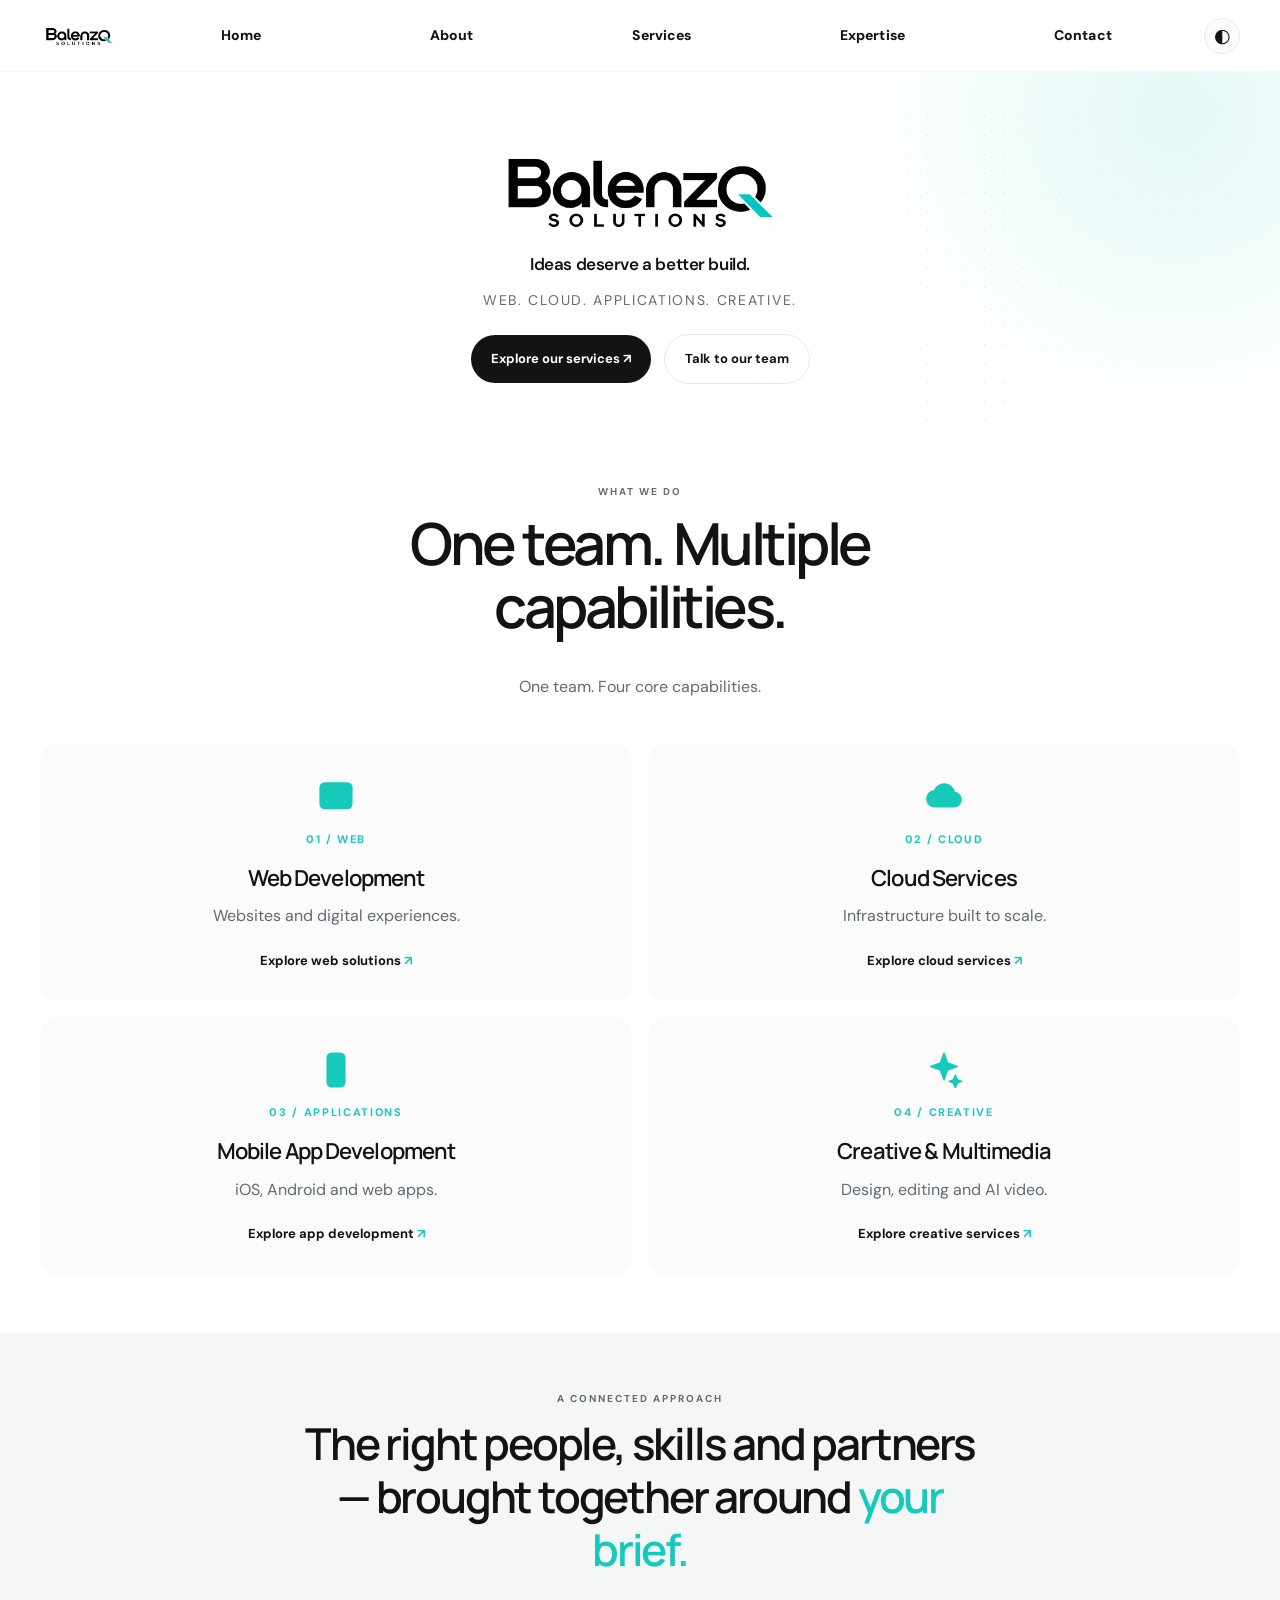
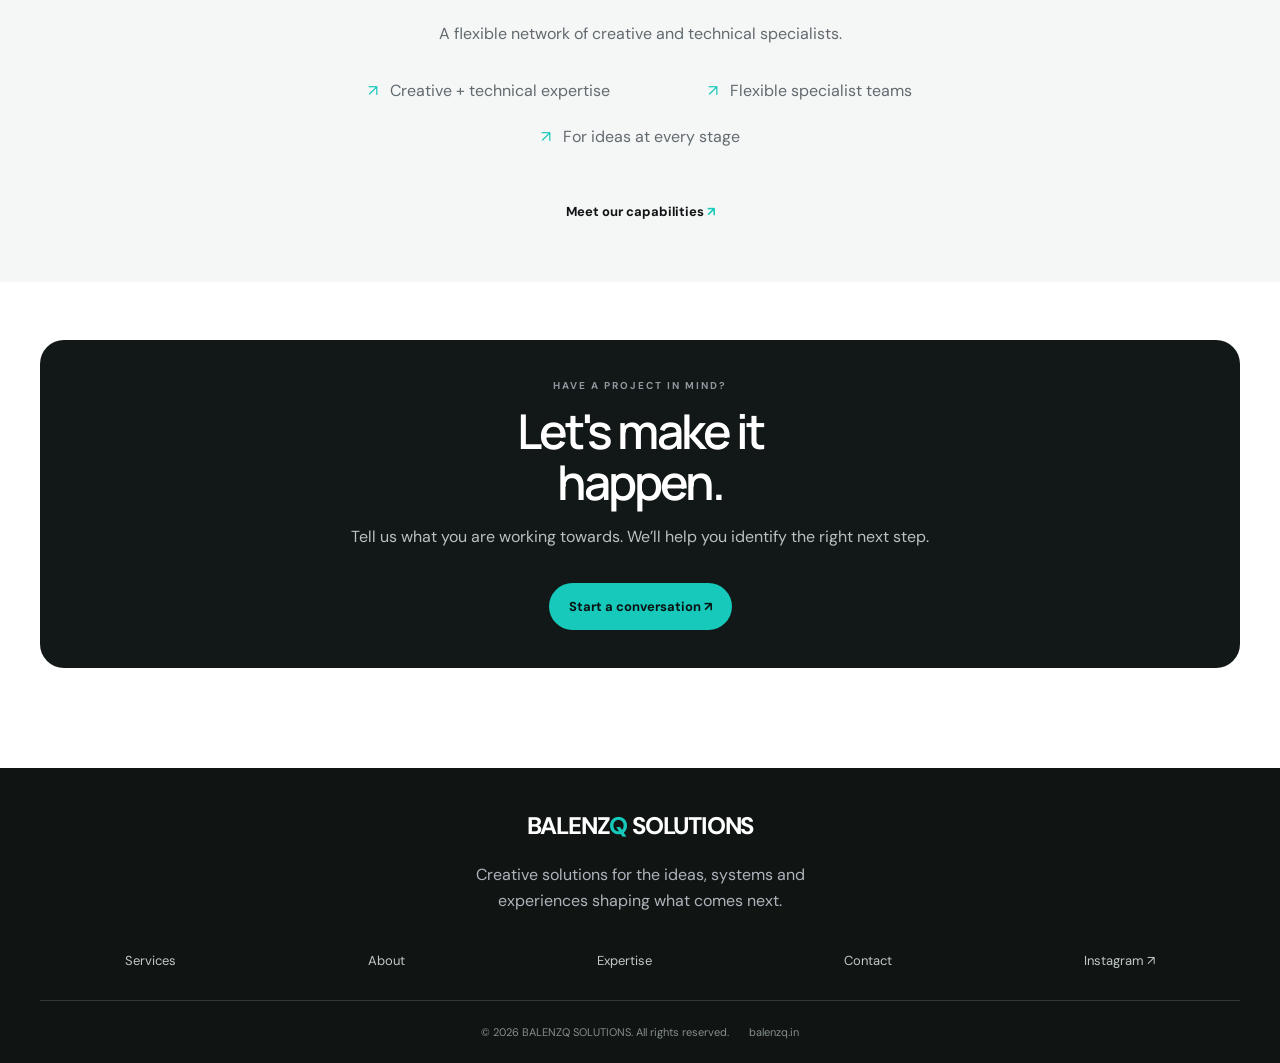
==== index.html @ 7b8a3180 "Initial commit" ====
<!doctype html><html lang="en"><head><meta charset="utf-8"><meta name="viewport" content="width=device-width,initial-scale=1"><meta name="description" content="BALENZQ SOLUTIONS delivers web development, cloud services, domains and hosting, SEO, multimedia design, media post-production and AI video production."><meta name="theme-color" content="#070909"><title>BALENZQ SOLUTIONS</title><link rel="preconnect" href="https://fonts.googleapis.com"><link rel="stylesheet" href="styles.css"></head><body><header class="site-header"><div class="wrap nav"><a class="brand" href="index.html" aria-label="BALENZQ SOLUTIONS home"><img class="brand-logo logo-light" src="assets/logo-light.png" alt="BALENZQ SOLUTIONS"><img class="brand-logo logo-dark" src="assets/logo-dark.png" alt="BALENZQ SOLUTIONS"></a><nav aria-label="Main navigation"><a href="index.html">Home</a><a href="about.html">About</a><a href="services.html">Services</a><a href="expertise.html">Expertise</a><a href="contact.html">Contact</a></nav><div class="nav-actions"><button class="theme-toggle" type="button" aria-label="Toggle color theme" title="Toggle light or dark theme"><span class="theme-icon">◐</span></button></div></div></header>
<main>
<section class="hero"><div class="wrap"><div class="hero-brandmark"><img class="hero-logo logo-light" src="assets/logo-light.png" alt="BALENZQ SOLUTIONS"><img class="hero-logo logo-dark" src="assets/logo-dark.png" alt="BALENZQ SOLUTIONS"></div><p class="brand-tagline">Ideas deserve a better build.</p><p class="lead">Web. Cloud. Applications. Creative.</p><div class="actions"><a class="button" href="services.html">Explore our services ↗</a><a class="button secondary" href="contact.html">Talk to our team</a></div><div class="hero-note"></div></div></section>
<section class="section"><div class="wrap"><div class="section-head reveal"><div><div class="eyebrow">WHAT WE DO</div><h2>One team. Multiple<br>capabilities.</h2></div><p class="section-intro">One team. Four core capabilities.</p></div><div class="grid">
<a class="card reveal" href="services.html#web"><span class="doodle-icon"><svg viewBox="0 0 48 48" aria-hidden="true"><rect x="6" y="8" width="36" height="29" rx="5"/><path d="M6 16h36M13 12h1m5 0h1M13 23h22M13 29h14"/></svg></span><span class="num">01 / WEB</span><h3>Web Development</h3><p>Websites and digital experiences.</p><span class="arrow">Explore web solutions</span></a>
<a class="card reveal" href="services.html#cloud"><span class="doodle-icon"><svg viewBox="0 0 48 48" aria-hidden="true"><path d="M14 35h21a8 8 0 0 0 1-16 12 12 0 0 0-23-2 9 9 0 0 0 1 18Z"/><path d="M24 22v13m-5-5 5 5 5-5"/></svg></span><span class="num">02 / CLOUD</span><h3>Cloud Services</h3><p>Infrastructure built to scale.</p><span class="arrow">Explore cloud services</span></a>
<a class="card reveal" href="services.html#apps"><span class="doodle-icon"><svg viewBox="0 0 48 48" aria-hidden="true"><rect x="14" y="5" width="20" height="38" rx="5"/><path d="M20 11h8m-7 26h6"/></svg></span><span class="num">03 / APPLICATIONS</span><h3>Mobile App Development</h3><p>iOS, Android and web apps.</p><span class="arrow">Explore app development</span></a>
<a class="card reveal" href="services.html#creative"><span class="doodle-icon"><svg viewBox="0 0 48 48" aria-hidden="true"><path d="m24 5 4 11 11 4-11 4-4 11-4-11-11-4 11-4 4-11Z"/><path d="m37 30 2 5 5 2-5 2-2 5-2-5-5-2 5-2 2-5Z"/></svg></span><span class="num">04 / CREATIVE</span><h3>Creative & Multimedia</h3><p>Design, editing and AI video.</p><span class="arrow">Explore creative services</span></a>
</div></div></section>
<section class="section soft"><div class="wrap split"><div class="reveal"><div class="eyebrow">A CONNECTED APPROACH</div><p class="statement">The right people, skills and partners — brought together around <span>your brief.</span></p></div><div class="reveal"><p class="section-intro">A flexible network of creative and technical specialists.</p><ul class="ticks"><li>Creative + technical expertise</li><li>Flexible specialist teams</li><li>For ideas at every stage</li></ul><a class="arrow" href="expertise.html">Meet our capabilities</a></div></div></section>
<section class="section"><div class="wrap"><div class="band reveal"><div><div class="eyebrow" style="color:#8f989f">HAVE A PROJECT IN MIND?</div><h2>Let's make it<br>happen.</h2><p>Tell us what you are working towards. We’ll help you identify the right next step.</p></div><a class="button" href="contact.html">Start a conversation ↗</a></div></div></section>
</main><footer><div class="wrap"><div class="foot-top"><div><div class="foot-brand">BALENZ<span>Q</span> SOLUTIONS</div><p style="color:#aeb4bb;max-width:330px">Creative solutions for the ideas, systems and experiences shaping what comes next.</p></div><div class="foot-links"><a href="services.html">Services</a><a href="about.html">About</a><a href="expertise.html">Expertise</a><a href="contact.html">Contact</a><a href="https://www.instagram.com/" target="_blank" rel="noreferrer">Instagram ↗</a></div></div><div class="copyright"><span>© 2026 BALENZQ SOLUTIONS. All rights reserved.</span><span>balenzq.in</span></div></div></footer><script src="script.js" defer></script></body></html>
---- styles.css ----
@import url('https://fonts.googleapis.com/css2?family=DM+Sans:wght@400;500;600;700&family=Manrope:wght@400;500;600;700;800&display=swap');
:root{color-scheme:light dark;--ink:#111315;--muted:#626a70;--line:#e7e9e9;--accent:#16c9bb;--paper:#fff;--soft:#f5f7f6;--panel:#fafbfa;--max:1200px;--shadow:0 20px 60px rgba(15,25,25,.07)}
@media(prefers-color-scheme:dark){:root{--ink:#f4f6f5;--muted:#aeb7b6;--line:#303938;--paper:#070909;--soft:#0d1312;--panel:#151d1b;--shadow:0 20px 60px rgba(0,0,0,.22)}}
:root[data-theme="light"]{color-scheme:light;--ink:#111315;--muted:#626a70;--line:#e7e9e9;--paper:#fff;--soft:#f5f7f6;--panel:#fafbfa;--shadow:0 20px 60px rgba(15,25,25,.07)}
:root[data-theme="dark"]{color-scheme:dark;--ink:#f4f6f5;--muted:#aeb7b6;--line:#303938;--paper:#070909;--soft:#0d1312;--panel:#151d1b;--shadow:0 20px 60px rgba(0,0,0,.22)}
*{box-sizing:border-box}html{scroll-behavior:smooth}body{margin:0;background:var(--paper);color:var(--ink);font-family:'DM Sans',Arial,sans-serif;line-height:1.65;-webkit-font-smoothing:antialiased;transition:background .25s,color .25s}h1,h2,h3,.statement{font-family:'Manrope','DM Sans',sans-serif;font-weight:600}a{color:inherit;text-decoration:none}.wrap{width:min(var(--max),calc(100% - 56px));margin:auto}
.site-header{height:86px;display:flex;align-items:center;position:sticky;top:0;background:color-mix(in srgb,var(--paper) 88%,transparent);backdrop-filter:blur(18px);z-index:20;border-bottom:1px solid color-mix(in srgb,var(--line) 45%,transparent)}.nav{display:flex;align-items:center;justify-content:space-between;gap:28px}.brand{display:flex;align-items:center;flex:0 0 175px}.brand-logo{display:block;width:164px;height:56px;object-fit:contain}.nav nav{display:flex;gap:clamp(15px,2.4vw,32px);align-items:center;white-space:nowrap;font-size:13px;font-weight:600;color:var(--muted)}nav a{transition:color .2s}nav a:hover,nav a.active{color:var(--accent)}.nav-actions{display:flex;align-items:center;gap:13px}.theme-toggle{width:38px;height:38px;border:1px solid var(--line);border-radius:50%;background:var(--panel);color:var(--ink);font-size:19px;cursor:pointer}.nav-cta,.button{display:inline-flex;align-items:center;justify-content:center;gap:8px;background:var(--ink);color:var(--paper);padding:13px 20px;border-radius:999px;font-size:13px;font-weight:700;transition:.2s}.nav-cta:hover,.button:hover{background:var(--accent);color:#071312;transform:translateY(-2px)}
.hero{padding:105px 0 88px;position:relative;overflow:hidden;isolation:isolate}.hero:before{content:"";position:absolute;width:650px;height:650px;border-radius:50%;right:-220px;top:-285px;background:radial-gradient(circle,rgba(22,201,187,.12),rgba(22,201,187,0) 68%);z-index:-1;pointer-events:none}.hero:after{content:"";position:absolute;inset:10% 0 0 48%;z-index:-1;opacity:.23;background-image:radial-gradient(var(--muted) .65px,transparent .65px);background-size:19px 19px;mask-image:linear-gradient(90deg,transparent,black 55%,transparent)}.eyebrow{font-size:10px;letter-spacing:.2em;text-transform:uppercase;color:var(--muted);font-weight:700}.hero-brandmark{margin:28px 0 22px;max-width:min(620px,100%)}.hero-brandmark img{width:100%;height:auto;max-height:190px;object-fit:contain;object-position:left center}.hero h1{font-size:clamp(43px,6.5vw,78px);line-height:1.02;letter-spacing:-.065em;max-width:790px;margin:18px 0 20px}.hero h1 em{font-style:normal;color:var(--accent)}.lead{font-size:clamp(16px,1.7vw,19px);line-height:1.75;color:var(--muted);max-width:630px}.actions{display:flex;gap:13px;align-items:center;margin-top:30px;flex-wrap:wrap}.button.secondary{background:transparent;color:var(--ink);border:1px solid var(--line)}.button.secondary:hover{border-color:var(--accent);background:var(--soft)}.hero-note{margin-top:68px;padding-top:20px;border:0;display:flex;justify-content:space-between;gap:20px;color:var(--muted);font-size:11px;letter-spacing:.1em}
.section{padding:88px 0}.section.soft{background:var(--soft)}.section-head{display:flex;justify-content:space-between;align-items:end;gap:32px;margin-bottom:40px}.section h2,.page-hero h1{font-size:clamp(34px,4.8vw,58px);letter-spacing:-.06em;line-height:1.08;margin:12px 0}.section-intro{max-width:455px;color:var(--muted);font-size:16px}.grid{display:grid;grid-template-columns:repeat(2,1fr);gap:14px}.card{border:0;border-radius:18px;padding:30px;min-height:220px;background:var(--panel);transition:transform .25s,box-shadow .25s}.card:hover{transform:translateY(-4px);box-shadow:var(--shadow)}.num{color:var(--accent);font-size:11px;font-weight:700;letter-spacing:.15em}.card h3{font-size:22px;letter-spacing:-.04em;margin:22px 0 8px}.card p,.service-item p{color:var(--muted);margin:0}.arrow{display:inline-block;margin-top:20px;font-size:13px;font-weight:700}.arrow:after{content:" ↗";color:var(--accent)}.split{display:grid;grid-template-columns:1fr 1fr;gap:70px;align-items:center}.statement{font-size:clamp(27px,3.8vw,44px);line-height:1.2;letter-spacing:-.05em}.statement span{color:var(--accent)}.ticks{list-style:none;padding:0;margin:24px 0}.ticks li{padding:12px 0;border-bottom:1px solid var(--line);color:var(--muted)}.ticks li:before{content:"↗";color:var(--accent);margin-right:12px}.band{background:#111817;color:#fff;border-radius:24px;padding:54px;display:flex;justify-content:space-between;align-items:center;gap:30px}.band h2{font-size:clamp(30px,4vw,48px);margin:10px 0;letter-spacing:-.06em}.band p{color:#b8c2c0;max-width:530px}.band .button{background:var(--accent);color:#071312}.page-hero{padding:86px 0 54px}.page-hero h1{max-width:850px}.page-hero p{max-width:680px;color:var(--muted);font-size:18px}.service-list{display:grid;grid-template-columns:1fr 1fr;gap:0 48px}.service-item{padding:28px 0;border-top:1px solid var(--line)}.service-item h3{font-size:22px;letter-spacing:-.04em;margin:0 0 8px}.pill{display:inline-block;border:1px solid var(--line);border-radius:30px;padding:7px 12px;font-size:11px;color:var(--muted);margin:6px 5px 0 0}form{display:grid;gap:14px;max-width:680px}input,textarea,select{width:100%;padding:15px 16px;border:1px solid var(--line);border-radius:10px;font:inherit;background:var(--panel);color:var(--ink)}textarea{min-height:140px;resize:vertical}label{font-size:12px;color:var(--muted)}footer{padding:54px 0 28px;background:#101514;color:white;margin-top:90px}.foot-top{display:flex;justify-content:space-between;gap:30px;padding-bottom:42px;border-bottom:1px solid #303938}.foot-brand{font-size:24px;font-weight:750;letter-spacing:-.05em}.foot-brand span{color:var(--accent)}.foot-links{display:flex;gap:22px;flex-wrap:wrap;color:#c0c9c7;font-size:13px}.copyright{display:flex;justify-content:space-between;gap:20px;color:#858f8d;font-size:11px;padding-top:22px}.reveal{opacity:0;transform:translateY(18px);transition:opacity .65s ease,transform .65s ease}.reveal.visible{opacity:1;transform:none}
@media(max-width:900px){.wrap{width:min(var(--max),calc(100% - 36px))}.site-header{height:auto;min-height:76px;padding:10px 0}.nav{gap:12px;flex-wrap:wrap}.brand{flex:0 0 125px}.brand-logo{width:122px;height:46px}.nav nav{order:3;flex:1 0 100%;justify-content:center;gap:clamp(14px,4vw,28px);padding:8px 0 3px;font-size:12px}.nav-actions{margin-left:auto}.nav-cta{padding:10px 14px}.hero{padding:72px 0 60px}.hero-brandmark{max-width:500px}.hero-brandmark img{max-height:145px}}
@media(max-width:600px){.wrap{width:calc(100% - 32px)}.site-header{padding:8px 0}.nav{gap:8px}.brand{flex-basis:112px}.brand-logo{width:108px;height:40px}.nav nav{justify-content:flex-start;overflow-x:auto;scrollbar-width:none;white-space:nowrap;padding:11px 0 7px}.nav nav::-webkit-scrollbar{display:none}.nav-actions{gap:8px}.theme-toggle{width:34px;height:34px}.nav-cta{font-size:11px;padding:9px 11px}.hero{padding:62px 0 52px}.hero-brandmark{margin:24px 0 18px}.hero-brandmark img{max-height:105px}.hero h1{font-size:clamp(40px,12vw,58px)}.hero-note{margin-top:45px;flex-direction:column;gap:8px}.section{padding:65px 0}.section-head,.split,.band,.foot-top,.copyright{display:block}.section-head{margin-bottom:26px}.grid,.service-list{grid-template-columns:1fr}.card{min-height:unset;padding:25px}.split{gap:26px}.band{padding:32px 24px}.band .button{margin-top:18px}.foot-links{margin-top:24px}.copyright span{display:block;margin-top:8px}}
@media(prefers-reduced-motion:reduce){html{scroll-behavior:auto}.reveal{opacity:1;transform:none;transition:none}*{transition:none!important}}

/* V6 logo treatment: use the supplied clean wordmark, centered in the header and hero. */
.site-header{height:auto;min-height:108px;padding:12px 0}
.nav{display:grid;grid-template-columns:1fr auto 1fr;grid-template-areas:"brand . actions" "menu menu menu";gap:8px 18px}
.brand{grid-area:brand;grid-column:1 / 4;grid-row:1;justify-self:center;align-self:center;display:flex;align-items:center;justify-content:center;width:max-content;max-width:100%;flex:none}
.brand-logo{width:220px;height:66px;object-fit:contain;display:block}
.nav nav{grid-area:menu;grid-row:2;grid-column:1 / 4;justify-self:center;display:flex;justify-content:center;align-items:center;gap:clamp(18px,2.8vw,34px)}
.nav-actions{grid-area:actions;grid-row:1;grid-column:3;justify-self:end;align-self:center;z-index:2}
.logo-dark{display:none!important}
@media(prefers-color-scheme:dark){.logo-light{display:none!important}.logo-dark{display:block!important}}
:root[data-theme="light"] .logo-light{display:block!important}
:root[data-theme="light"] .logo-dark{display:none!important}
:root[data-theme="dark"] .logo-light{display:none!important}
:root[data-theme="dark"] .logo-dark{display:block!important}
.hero-brandmark{width:100%;max-width:100%;margin:32px 0 28px;display:flex;justify-content:center;align-items:center}
.hero-brandmark .hero-logo{width:min(520px,82%);height:auto;max-height:150px;object-fit:contain;object-position:center}
@media(max-width:900px){
 .site-header{min-height:100px}
 .brand{grid-column:1 / 4}
 .brand-logo{width:205px;height:60px}
 .nav nav{grid-column:1 / 4;justify-self:center;justify-content:center}
 .nav-actions{grid-column:3;grid-row:1}
}
@media(max-width:600px){
 .site-header{min-height:112px;padding:8px 0 5px}
 .nav{grid-template-columns:1fr auto 1fr;gap:7px 8px}
 .brand-logo{width:176px;height:54px}
 .nav-actions{grid-column:3;grid-row:1;gap:6px}
 .theme-toggle{width:32px;height:32px}
 .nav-cta{font-size:10px;padding:8px 10px}
 .nav nav{grid-column:1 / 4;grid-row:2;justify-self:stretch;justify-content:center;gap:clamp(12px,4vw,22px);font-size:12px}
 .hero-brandmark{margin:24px 0 22px}
 .hero-brandmark .hero-logo{width:min(390px,90%);max-height:112px}
}

/* Keep the centered wordmark clear of the utility buttons on narrow screens. */
.nav{grid-template-areas:"brand brand brand" "menu menu menu";grid-template-columns:1fr 1fr 1fr}
.brand{grid-area:brand;grid-column:1 / 4;grid-row:1}
.nav nav{grid-area:menu;grid-column:1 / 4;grid-row:2}
.nav-actions{grid-area:auto;grid-column:3;grid-row:1;justify-self:end}
@media(max-width:600px){
 .nav{grid-template-areas:"brand brand brand" "actions actions actions" "menu menu menu";grid-template-columns:1fr 1fr 1fr}
 .brand{grid-area:brand;grid-column:1 / 4;grid-row:1}
 .nav-actions{grid-area:actions;grid-column:1 / 4;grid-row:2;justify-self:center}
 .nav nav{grid-area:menu;grid-column:1 / 4;grid-row:3;justify-self:stretch}
 .site-header{min-height:142px}
}

/* V7 refinement: compact right-aligned header logo and justified content copy. */
.nav{
  display:grid;
  grid-template-columns:minmax(0,1fr) auto auto;
  grid-template-areas:"menu actions brand";
  align-items:center;
  gap:14px 22px;
}
.brand{
  grid-area:brand;
  grid-column:auto;
  grid-row:auto;
  justify-self:end;
  width:auto;
  max-width:100%;
  flex:none;
  margin-left:0;
}
.brand-logo{width:104px;height:42px;object-fit:contain}
.nav nav{
  grid-area:menu;
  grid-column:auto;
  grid-row:auto;
  justify-self:start;
  justify-content:flex-start;
  min-width:0;
}
.nav-actions{grid-area:actions;grid-column:auto;grid-row:auto;justify-self:center}
/* Align explanatory copy consistently across every page and content section. */
main p,
main li,
footer p{
  text-align:justify;
  text-justify:inter-word;
}
.section-intro,
.lead,
.page-hero p,
.card p,
.service-item p,
.band p,
.ticks li{
  text-align:justify;
}
/* Keep navigation, controls and short labels visually crisp. */
.site-header nav,
.site-header nav a,
.nav-actions,
.nav-cta,
.button,
.eyebrow,
.num,
.pill,
.foot-links,
.copyright,
label{
  text-align:initial;
}
@media(max-width:900px){
  .nav{
    grid-template-columns:minmax(0,1fr) auto auto;
    grid-template-areas:"menu actions brand";
    gap:10px 12px;
  }
  .brand{grid-column:auto;grid-row:auto;justify-self:end}
  .brand-logo{width:92px;height:38px}
  .nav nav{grid-column:auto;grid-row:auto;justify-self:start;justify-content:flex-start;flex:initial;white-space:nowrap;overflow-x:auto}
  .nav-actions{grid-column:auto;grid-row:auto;justify-self:center;margin-left:0}
}
@media(max-width:600px){
  .site-header{min-height:0;padding:9px 0}
  .nav{
    display:grid;
    grid-template-columns:minmax(0,1fr) auto;
    grid-template-areas:"actions brand" "menu menu";
    gap:8px 12px;
  }
  .brand{grid-area:brand;grid-column:2;grid-row:1;justify-self:end}
  .brand-logo{width:82px;height:34px}
  .nav-actions{grid-area:actions;grid-column:1;grid-row:1;justify-self:start}
  .nav nav{grid-area:menu;grid-column:1 / -1;grid-row:2;justify-self:stretch;justify-content:flex-start;overflow-x:auto;white-space:nowrap;padding:8px 0 3px}
  .hero-brandmark .hero-logo{width:min(390px,90%);max-height:112px}
}

/* V8: centered editorial composition and compact logo tagline. */
body, main, main section, footer { text-align: center; }
.site-header .nav { justify-items: center; }
.site-header nav { justify-self: center; justify-content: center; text-align: center; }
.brand { justify-self: end; }
.brand-logo { width: 76px; height: 32px; }
.hero .wrap { display: flex; flex-direction: column; align-items: center; }
.hero .eyebrow { text-align: center; }
.hero-brandmark { justify-content: center; margin: 24px auto 8px; }
.hero-brandmark .hero-logo { width: min(430px, 78%); max-height: 126px; object-position: center; }
.hero h1 { width: 100%; max-width: 760px; margin: 8px auto 18px; text-align: center; font-size: clamp(20px, 2.6vw, 27px); line-height: 1.35; letter-spacing: -.025em; font-weight: 600; }
.hero .lead { max-width: 720px; margin: 0 auto; text-align: center; }
.hero .actions { justify-content: center; }
.hero-note { width: 100%; justify-content: center; flex-wrap: wrap; text-align: center; }
.section-head { flex-direction: column; align-items: center; justify-content: center; text-align: center; }
.section-head > div { width: 100%; }
.section-intro, .page-hero p, .card p, .service-item p, .band p, .ticks li, main p, main li { text-align: center; margin-left: auto; margin-right: auto; }
.section h2, .page-hero h1, .statement, .card h3, .service-item h3 { text-align: center; margin-left: auto; margin-right: auto; }
.grid, .service-list { justify-items: stretch; }
.card, .service-item { text-align: center; }
.num, .arrow, .pill { text-align: center; }
.split { justify-items: center; text-align: center; }
.split > * { width: 100%; }
.ticks { max-width: 620px; margin-left: auto; margin-right: auto; }
.ticks li { padding-left: 8px; padding-right: 8px; }
.band { flex-direction: column; justify-content: center; align-items: center; text-align: center; }
.band > div { width: 100%; }
.page-hero { display: flex; flex-direction: column; align-items: center; }
.page-hero h1, .page-hero p { margin-left: auto; margin-right: auto; }
form { margin-left: auto; margin-right: auto; text-align: center; }
form label { text-align: center; }
input, textarea, select { text-align: center; }
footer .foot-top, footer .copyright { justify-content: center; align-items: center; text-align: center; }
footer .foot-top { flex-direction: column; }
footer .foot-top > div { width: 100%; }
footer .foot-links { justify-content: center; }
footer p { margin-left: auto; margin-right: auto; text-align: center; }
@media(max-width:900px){
 .brand-logo { width: 72px; height: 30px; }
 .nav nav { justify-content: center; }
 .hero-brandmark .hero-logo { width: min(390px, 86%); max-height: 112px; }
}
@media(max-width:600px){
 .brand-logo { width: 68px; height: 28px; }
 .nav nav { justify-content: center; }
 .hero h1 { font-size: 19px; line-height: 1.35; }
 .hero-brandmark .hero-logo { width: min(340px, 88%); max-height: 100px; }
 .hero-note { align-items: center; }
 .section-head { align-items: center; }
 .foot-links { justify-content: center; }
 .copyright { text-align: center; }
}


/* V9 — centered, minimal, brand-led presentation */
body, main, main section, footer { text-align:center; }
main p, main li, .section-intro, .page-hero p, .card p, .service-item p, .band p, .ticks li { text-align:center !important; margin-left:auto; margin-right:auto; }
.section-head, .section-head > div, .split, .page-hero, .page-hero .wrap, .band { text-align:center; justify-content:center; align-items:center; }
.section-head { display:flex; flex-direction:column; gap:8px; }
.section-head > div { width:100%; }
.section-intro, .page-hero p, .lead { max-width:620px; }
.hero .wrap { display:flex; flex-direction:column; align-items:center; }
.hero-brandmark { justify-content:center; margin:20px auto 8px; }
.hero-brandmark .hero-logo { width:min(350px,72%); max-height:105px; object-position:center; }
.brand-tagline { margin:7px 0 14px; font-size:clamp(15px,2vw,20px); line-height:1.35; font-weight:600; letter-spacing:-.025em; color:var(--ink); text-align:center; }
.hero .lead { margin:0 auto; font-size:14px; letter-spacing:.12em; text-transform:uppercase; }
.hero h1 { display:none; }
.hero .actions { justify-content:center; }
.hero-note { justify-content:center; text-align:center; margin-top:48px; }
.brand { justify-self:end; }
.brand-logo { width:72px; height:30px; }
.nav nav { justify-content:center; text-align:center; }
.nav-actions { justify-self:start; }
.grid { gap:16px; }
.card { min-height:190px; padding:25px 24px; text-align:center; }
.card h3 { margin:12px auto 7px; text-align:center; }
.doodle-icon { display:flex; width:48px; height:48px; align-items:center; justify-content:center; margin:0 auto 13px; color:var(--accent); }
.doodle-icon svg { width:42px; height:42px; fill:none; stroke:currentColor; stroke-width:1.7; stroke-linecap:round; stroke-linejoin:round; }
.service-list { justify-items:stretch; }
.service-item { text-align:center; padding:26px 18px; }
.service-item h3 { text-align:center; margin:8px auto; }
.service-item .pill { margin:5px 4px 0; }
.split { grid-template-columns:1fr; gap:24px; }
.split > div { max-width:720px; margin:0 auto; }
.statement { text-align:center; max-width:700px; margin:10px auto; }
.ticks { display:flex; flex-wrap:wrap; justify-content:center; gap:8px 22px; }
.ticks li { border:0; padding:6px 0; }
.band { display:flex; flex-direction:column; padding:42px 28px; }
.band h2 { text-align:center; }
form { margin:0 auto; text-align:center; }
form label { text-align:center; }
input, textarea, select { text-align:center; }
footer .foot-top, footer .copyright { justify-content:center; align-items:center; text-align:center; }
footer .foot-top > div { margin:0 auto; }
footer .foot-links { justify-content:center; }
footer p { margin-left:auto; margin-right:auto; text-align:center; }
@media(max-width:600px){
 .brand-logo{width:66px;height:28px}
 .hero{padding:52px 0 46px}
 .hero-brandmark .hero-logo{width:min(300px,78%);max-height:88px}
 .brand-tagline{font-size:16px;margin:5px 0 12px}
 .hero .lead{font-size:11px;letter-spacing:.1em}
 .section{padding:54px 0}
 .grid{grid-template-columns:1fr 1fr;gap:10px}
 .card{padding:20px 12px;min-height:165px}
 .card h3{font-size:17px}
 .card p{font-size:13px;line-height:1.5}
 .doodle-icon{width:40px;height:40px;margin-bottom:8px}
 .doodle-icon svg{width:36px;height:36px}
 .service-list{grid-template-columns:1fr}
 .service-item{padding:22px 10px}
 .band{padding:30px 20px}
}

/* V10 — compact single-line navigation and consistent centered sections */
.site-header{height:72px;min-height:72px;padding:0;}
.nav{display:flex;flex-wrap:nowrap;align-items:center;justify-content:space-between;gap:18px;}
.brand{order:0;flex:0 0 auto;justify-self:auto;width:auto;max-width:none;display:flex;align-items:center;justify-content:flex-start;}
.brand-logo{width:78px;height:38px;object-fit:contain;}
.nav nav{order:1;display:flex;flex:1 1 auto;justify-content:center;align-items:center;gap:clamp(12px,2.2vw,30px);white-space:nowrap;padding:0;margin:0;font-size:13px;}
.nav-actions{order:2;display:flex;flex:0 0 auto;align-items:center;justify-self:auto;margin:0;}
.theme-toggle{width:36px;height:36px;}
.nav-cta{display:none!important;}
/* All section labels, headings and supporting copy share a centered composition. */
main, main section, main section .wrap, footer{text-align:center;}
.section-head{display:flex;flex-direction:column;align-items:center;justify-content:center;text-align:center;margin-bottom:28px;gap:8px;}
.section-head>div{width:100%;}
.section h2,.page-hero h1,.section-intro,.page-hero p,.statement,.card h3,.card p,.service-item h3,.service-item p,.band h2,.band p,.hero h1,.hero .lead{margin-left:auto;margin-right:auto;text-align:center;}
.section-intro,.page-hero p,.lead,.band p{max-width:650px;}
.split{grid-template-columns:1fr;justify-items:center;gap:20px;text-align:center;}
.split>div{width:100%;max-width:760px;margin:0 auto;text-align:center;}
.ticks{display:flex;justify-content:center;align-items:center;flex-wrap:wrap;gap:8px 22px;}
.ticks li{text-align:center;border:0;padding:6px 0;}
.page-hero{display:flex;flex-direction:column;align-items:center;text-align:center;padding:58px 0 34px;}
.page-hero .wrap{display:flex;flex-direction:column;align-items:center;}
.service-list{grid-template-columns:repeat(2,minmax(0,1fr));gap:14px 24px;}
.service-item{text-align:center;padding:22px 18px;border:1px solid var(--line);border-radius:16px;background:var(--panel);}
.service-item h3,.service-item p{ text-align:center; }
form{margin:0 auto;text-align:center;}
form label{text-align:center;}
input,textarea,select{text-align:center;}
.band{display:flex;flex-direction:column;align-items:center;justify-content:center;text-align:center;padding:38px 28px;gap:16px;}
.band>div{width:100%;}
.foot-top,.copyright{justify-content:center;align-items:center;text-align:center;}
.foot-top{flex-direction:column;gap:20px;padding-bottom:28px;}
.foot-top>div{width:100%;}
.foot-links{justify-content:center;}
footer p{margin-left:auto;margin-right:auto;text-align:center;}
/* Compact vertical rhythm: retain breathing room without oversized blank bands. */
.hero{padding:54px 0 42px;}
.hero-brandmark{margin:12px auto 5px;}
.brand-tagline{margin:5px auto 12px;font-size:clamp(13px,1.6vw,17px);}
.hero .actions{justify-content:center;margin-top:22px;}
.hero-note{display:none;}
.section{padding:58px 0;}
.section.soft{padding:58px 0;}
footer{margin-top:42px;padding:38px 0 22px;}
.grid{gap:12px;}
.card{min-height:170px;padding:22px 18px;}
.doodle-icon{width:46px;height:46px;margin:0 auto 10px;color:var(--accent);}
.doodle-icon svg{fill:var(--accent);stroke:var(--accent);stroke-width:1.6;}
.doodle-icon svg rect,.doodle-icon svg path,.doodle-icon svg circle,.doodle-icon svg line{vector-effect:non-scaling-stroke;}
@media(max-width:900px){
 .site-header{height:66px;min-height:66px;padding:0;}
 .nav{flex-wrap:nowrap;gap:10px;}
 .brand{flex:0 0 auto;}
 .brand-logo{width:66px;height:32px;}
 .nav nav{order:1;flex:1 1 auto;justify-content:center;gap:clamp(9px,1.8vw,16px);font-size:11px;overflow:visible;}
 .nav-actions{margin:0;}
 .theme-toggle{width:32px;height:32px;}
}
@media(max-width:600px){
 .site-header{height:62px;min-height:62px;padding:0;}
 .wrap{width:calc(100% - 24px);}
 .nav{gap:7px;}
 .brand-logo{width:52px;height:28px;}
 .nav nav{flex:1 1 auto;justify-content:flex-start;gap:12px;overflow-x:auto;scrollbar-width:none;white-space:nowrap;font-size:10px;padding:8px 0;}
 .nav nav::-webkit-scrollbar{display:none;}
 .nav-actions{flex:0 0 auto;}
 .theme-toggle{width:29px;height:29px;font-size:15px;}
 .hero{padding:40px 0 34px;}
 .hero-brandmark .hero-logo{width:min(260px,76%);max-height:78px;}
 .brand-tagline{font-size:14px;margin:4px auto 10px;}
 .hero .lead{font-size:10px;letter-spacing:.08em;}
 .hero .actions{gap:9px;margin-top:18px;}
 .button{padding:11px 15px;font-size:12px;}
 .section,.section.soft{padding:42px 0;}
 .section h2,.page-hero h1{font-size:clamp(29px,8vw,40px);}
 .grid{grid-template-columns:1fr 1fr;gap:9px;}
 .card{min-height:150px;padding:17px 10px;border-radius:14px;}
 .card h3{font-size:15px;margin:8px auto 5px;}
 .card p{font-size:12px;line-height:1.45;}
 .card .arrow{font-size:11px;margin-top:12px;}
 .doodle-icon{width:36px;height:36px;}
 .doodle-icon svg{width:34px;height:34px;}
 .service-list{grid-template-columns:1fr;gap:10px;}
 .service-item{padding:18px 12px;}
 .band{padding:28px 17px;}
 footer{margin-top:28px;padding:30px 0 18px;}
}

/* V11 — enforce true page-centred alignment across every page */
main, main *, footer, footer * { text-align:center !important; }
main .wrap, main .section-head, main .section-head > *, main .page-hero, main .page-hero > *,
main .page-hero .wrap, main .split, main .split > *, main .band, main .band > *,
main .service-list, main .service-item, main .grid, main .card,
footer .wrap, footer .foot-top, footer .foot-top > *, footer .foot-links, footer .copyright {
  margin-left:auto;
  margin-right:auto;
  justify-content:center;
  align-items:center;
}
main .eyebrow, main .num, main .section-intro, main p, main li,
main h1, main h2, main h3, main .statement, footer p, footer a {
  text-align:center !important;
  margin-left:auto;
  margin-right:auto;
}
main .eyebrow { display:block; width:100%; }
main .ticks, main .actions { justify-content:center !important; }
main .service-item, main .card { display:flex; flex-direction:column; }
main .pill { display:inline-flex; align-self:center; }
main form { width:min(100%, 620px); margin-left:auto !important; margin-right:auto !important; }
main form label { display:block; width:100%; text-align:center !important; }


/* V12 — high-contrast, evenly spaced, single-line navigation */
.site-header{height:72px;min-height:72px;padding:0;}
.site-header .nav{display:flex;flex-wrap:nowrap;align-items:center;justify-content:space-between;gap:14px;width:min(var(--max),calc(100% - 48px));}
.site-header .brand{flex:0 0 82px;width:82px;max-width:82px;display:flex;justify-content:flex-start;align-items:center;margin:0;}
.site-header .brand-logo{width:78px;height:42px;object-fit:contain;object-position:left center;}
.site-header .nav nav{order:0;flex:1 1 auto;min-width:0;display:flex;flex-direction:row;flex-wrap:nowrap;justify-content:space-evenly;align-items:center;gap:0;padding:0;margin:0;overflow:visible;white-space:nowrap;font-size:14px;font-weight:800;letter-spacing:.01em;color:var(--ink);}
.site-header .nav nav a{flex:1 1 0;text-align:center!important;color:var(--ink);font-weight:800;opacity:1;}
.site-header .nav nav a:hover,.site-header .nav nav a.active{color:var(--accent);}
.site-header .nav-actions{flex:0 0 38px;margin:0;display:flex;justify-content:flex-end;}
.site-header .theme-toggle{width:36px;height:36px;flex:0 0 36px;}
@media(max-width:900px){
 .site-header{height:66px;min-height:66px;padding:0;}
 .site-header .nav{width:calc(100% - 28px);flex-wrap:nowrap;gap:7px;}
 .site-header .brand{flex:0 0 62px;width:62px;max-width:62px;}
 .site-header .brand-logo{width:60px;height:34px;}
 .site-header .nav nav{order:0;flex:1 1 auto;justify-content:space-evenly;gap:0;font-size:11.5px;font-weight:800;overflow:visible;white-space:nowrap;padding:0;}
 .site-header .nav nav a{flex:1 1 0;font-weight:800;}
 .site-header .nav-actions{flex:0 0 32px;margin:0;}
 .site-header .theme-toggle{width:30px;height:30px;flex-basis:30px;font-size:15px;}
}
@media(max-width:380px){
 .site-header .nav{width:calc(100% - 18px);gap:4px;}
 .site-header .brand{flex-basis:54px;width:54px;max-width:54px;}
 .site-header .brand-logo{width:53px;height:30px;}
 .site-header .nav nav{font-size:10.5px;letter-spacing:-.02em;}
 .site-header .nav-actions{flex-basis:29px;}
 .site-header .theme-toggle{width:28px;height:28px;flex-basis:28px;}
}

/* V13 — precise, equal service-card alignment only */
main .grid {
  display: grid;
  grid-template-columns: repeat(2, minmax(0, 1fr));
  align-items: stretch;
  justify-items: stretch;
  justify-content: stretch;
  gap: 16px;
  width: 100%;
}
main .grid > .card {
  box-sizing: border-box;
  width: 100%;
  min-width: 0;
  min-height: 250px;
  height: 100%;
  align-self: stretch;
  justify-self: stretch;
  display: flex;
  flex-direction: column;
  align-items: center;
  justify-content: center;
  padding: 30px 24px;
  text-align: center;
}
main .grid > .card .doodle-icon,
main .grid > .card .num,
main .grid > .card h3,
main .grid > .card p,
main .grid > .card .arrow {
  flex: 0 0 auto;
  max-width: 100%;
  text-align: center;
}
main .grid > .card p { min-height: 1.5em; }
@media (max-width: 600px) {
  main .grid { grid-template-columns: repeat(2, minmax(0, 1fr)); gap: 12px; }
  main .grid > .card { min-height: 205px; padding: 22px 14px; }
}


/* V14 — BALENZQ SOLUTIONS dark canvas; hero color overlay intentionally retained */
:root[data-theme="dark"]{--paper:#070909;--soft:#0d1312;--panel:#151d1b;--ink:#f4f6f5;--muted:#aeb7b6;--line:#252d2b;}
@media(prefers-color-scheme:dark){:root:not([data-theme="light"]){--paper:#070909;--soft:#0d1312;--panel:#151d1b;--ink:#f4f6f5;--muted:#aeb7b6;--line:#252d2b;}}
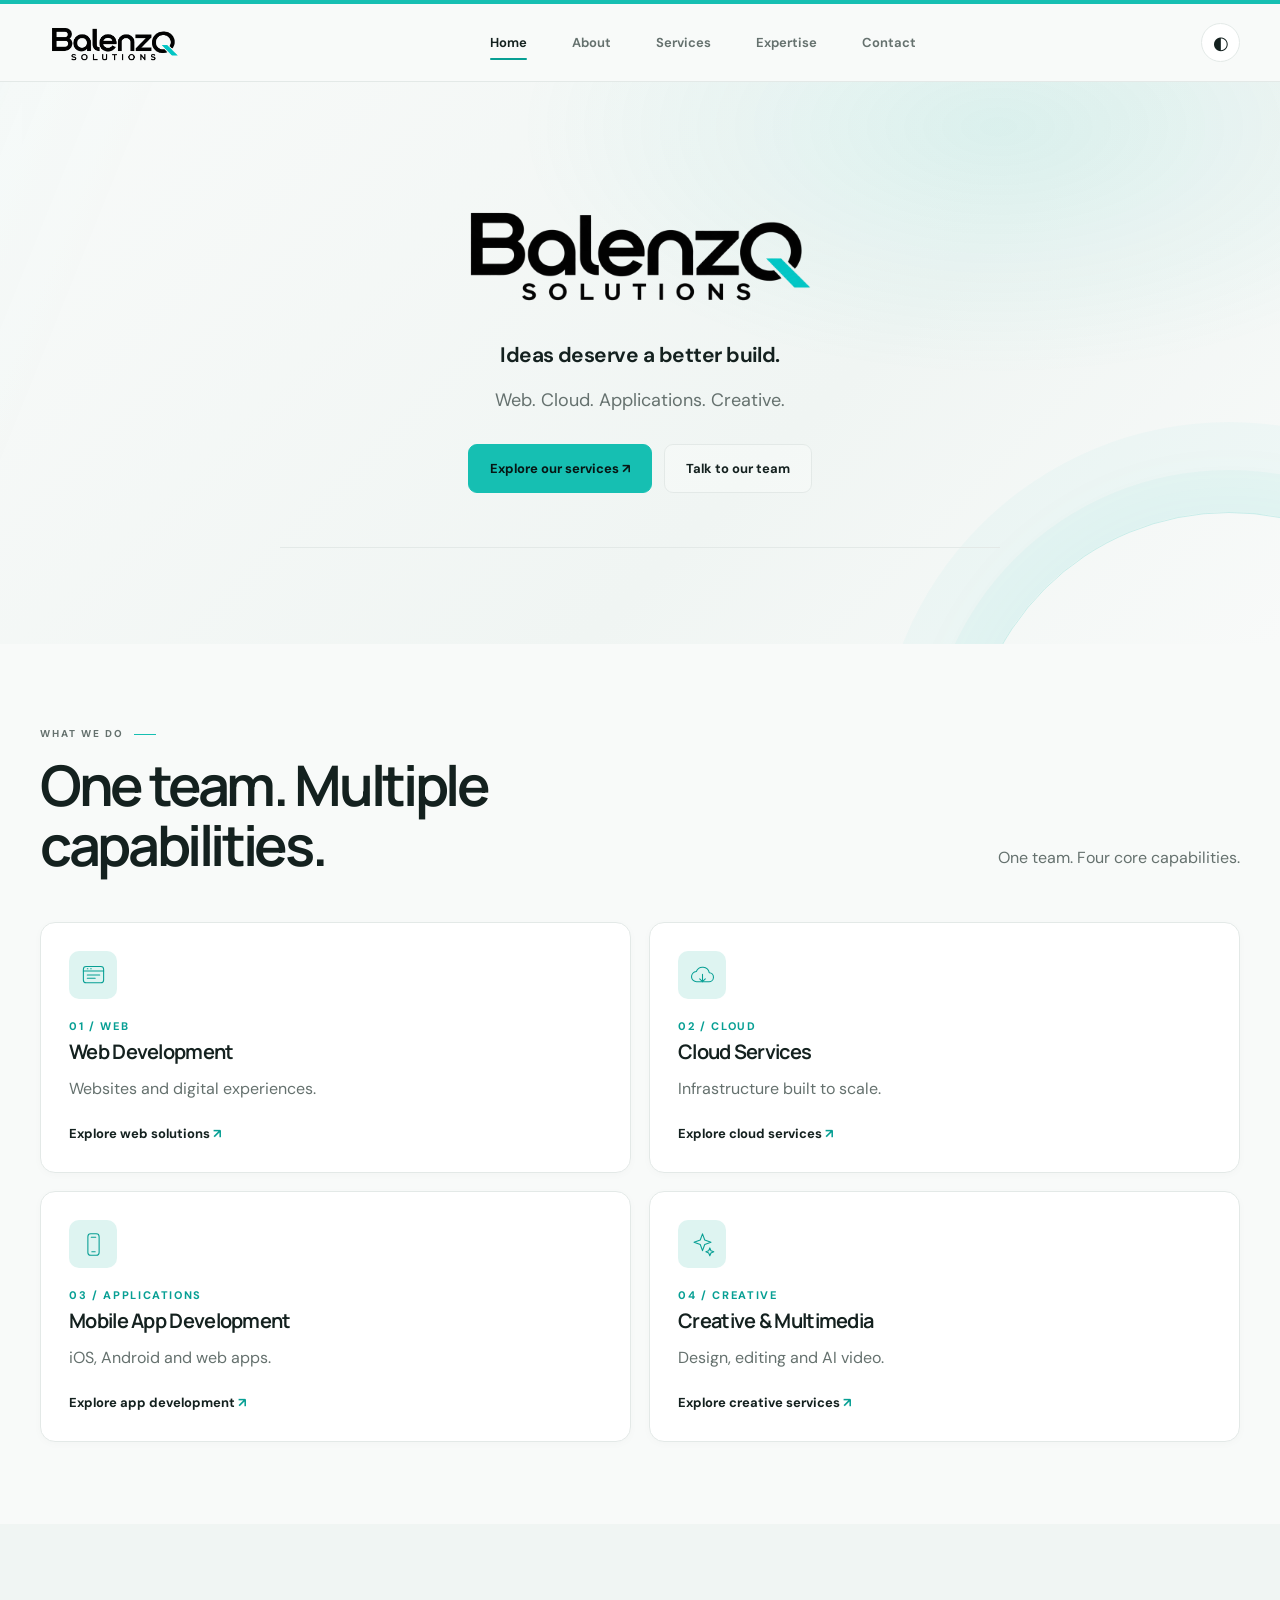
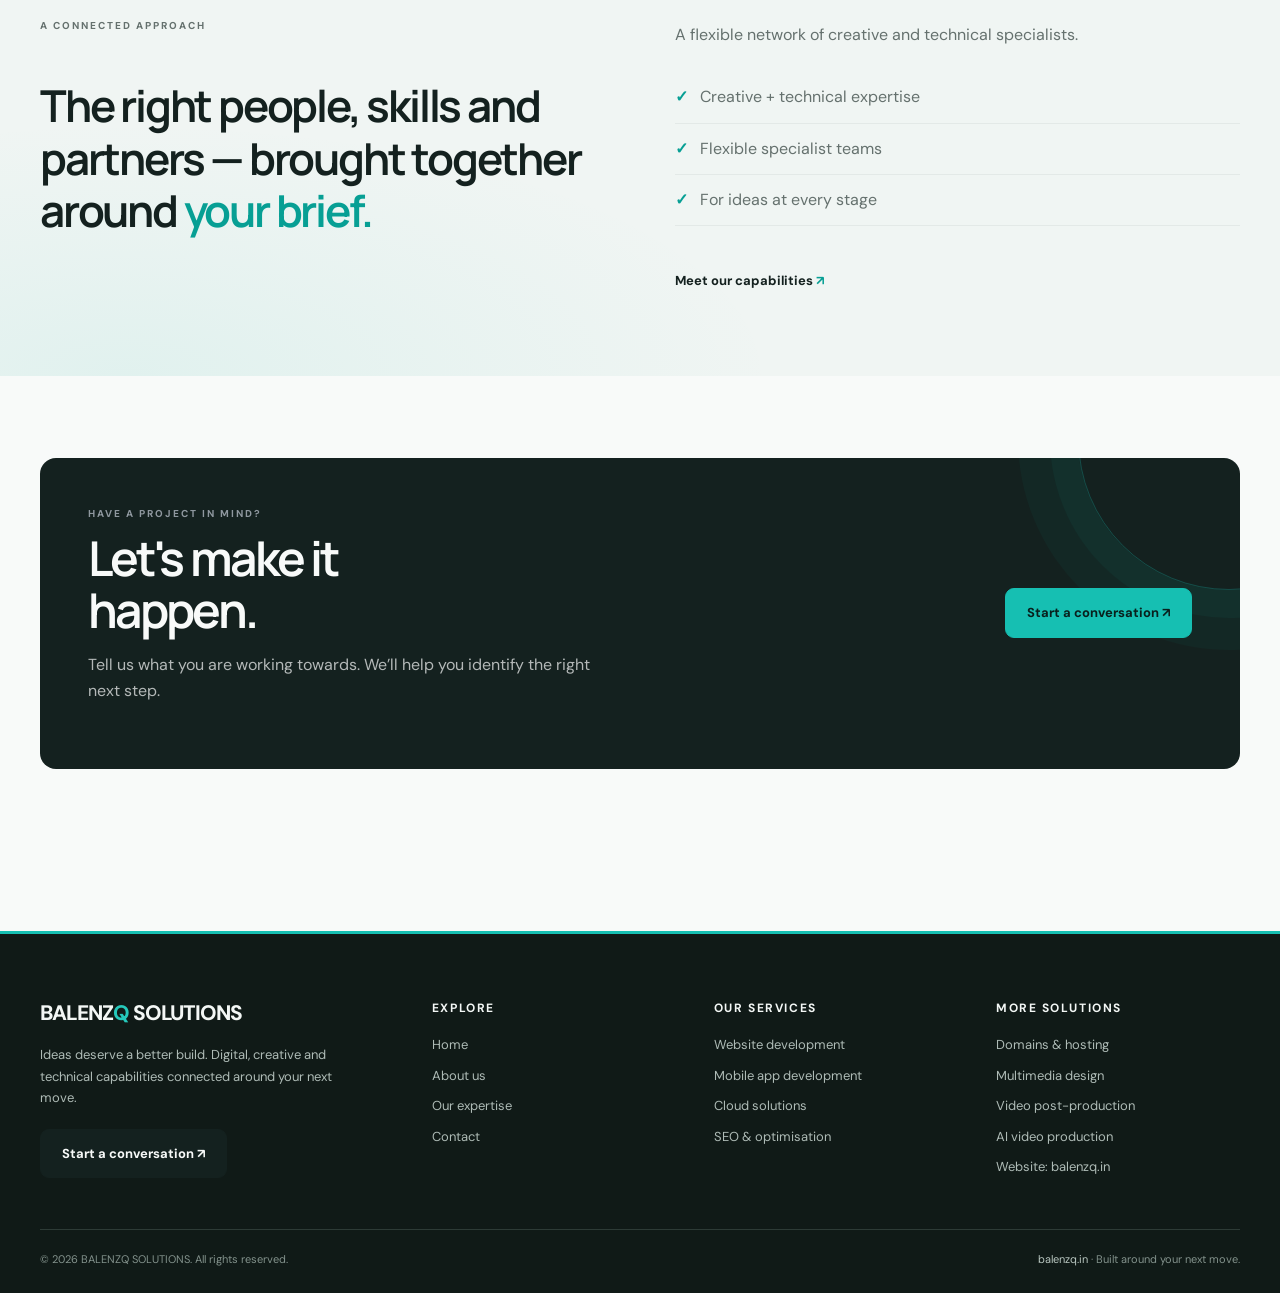
==== commit 9813ec68: "Patch update" ====
--- a/index.html
+++ b/index.html
@@ -1,4 +1,5 @@
-<!doctype html><html lang="en"><head><meta charset="utf-8"><meta name="viewport" content="width=device-width,initial-scale=1"><meta name="description" content="BALENZQ SOLUTIONS delivers web development, cloud services, domains and hosting, SEO, multimedia design, media post-production and AI video production."><meta name="theme-color" content="#070909"><title>BALENZQ SOLUTIONS</title><link rel="preconnect" href="https://fonts.googleapis.com"><link rel="stylesheet" href="styles.css"></head><body><header class="site-header"><div class="wrap nav"><a class="brand" href="index.html" aria-label="BALENZQ SOLUTIONS home"><img class="brand-logo logo-light" src="assets/logo-light.png" alt="BALENZQ SOLUTIONS"><img class="brand-logo logo-dark" src="assets/logo-dark.png" alt="BALENZQ SOLUTIONS"></a><nav aria-label="Main navigation"><a href="index.html">Home</a><a href="about.html">About</a><a href="services.html">Services</a><a href="expertise.html">Expertise</a><a href="contact.html">Contact</a></nav><div class="nav-actions"><button class="theme-toggle" type="button" aria-label="Toggle color theme" title="Toggle light or dark theme"><span class="theme-icon">◐</span></button></div></div></header>
+<!doctype html><html lang="en"><head><meta charset="utf-8"><meta name="viewport" content="width=device-width,initial-scale=1"><meta name="description" content="BALENZQ SOLUTIONS delivers web development, cloud services, domains and hosting, SEO, multimedia design, media post-production and AI video production."><meta name="theme-color" content="#f8faf9"><meta property="og:site_name" content="BALENZQ SOLUTIONS"><meta property="og:title" content="BALENZQ SOLUTIONS | Ideas deserve a better build"><title>BALENZQ SOLUTIONS</title><link rel="preconnect" href="https://fonts.googleapis.com"><link rel="stylesheet" href="styles.css?v=3"></head><body data-page="index">
+<div class="scroll-progress" aria-hidden="true"></div><header class="site-header"><div class="wrap nav"><a class="brand" href="index.html" aria-label="BALENZQ SOLUTIONS home"><img class="brand-logo logo-light" src="assets/logo-light.png" alt="BALENZQ SOLUTIONS"><img class="brand-logo logo-dark" src="assets/logo-dark.png" alt="BALENZQ SOLUTIONS"></a><nav aria-label="Main navigation"><a href="index.html">Home</a><a href="about.html">About</a><a href="services.html">Services</a><a href="expertise.html">Expertise</a><a href="contact.html">Contact</a></nav><div class="nav-actions"><button class="theme-toggle" type="button" aria-label="Toggle color theme" title="Toggle light or dark theme"><span class="theme-icon">◐</span></button></div></div></header>
 <main>
 <section class="hero"><div class="wrap"><div class="hero-brandmark"><img class="hero-logo logo-light" src="assets/logo-light.png" alt="BALENZQ SOLUTIONS"><img class="hero-logo logo-dark" src="assets/logo-dark.png" alt="BALENZQ SOLUTIONS"></div><p class="brand-tagline">Ideas deserve a better build.</p><p class="lead">Web. Cloud. Applications. Creative.</p><div class="actions"><a class="button" href="services.html">Explore our services ↗</a><a class="button secondary" href="contact.html">Talk to our team</a></div><div class="hero-note"></div></div></section>
 <section class="section"><div class="wrap"><div class="section-head reveal"><div><div class="eyebrow">WHAT WE DO</div><h2>One team. Multiple<br>capabilities.</h2></div><p class="section-intro">One team. Four core capabilities.</p></div><div class="grid">
@@ -9,4 +10,4 @@
 </div></div></section>
 <section class="section soft"><div class="wrap split"><div class="reveal"><div class="eyebrow">A CONNECTED APPROACH</div><p class="statement">The right people, skills and partners — brought together around <span>your brief.</span></p></div><div class="reveal"><p class="section-intro">A flexible network of creative and technical specialists.</p><ul class="ticks"><li>Creative + technical expertise</li><li>Flexible specialist teams</li><li>For ideas at every stage</li></ul><a class="arrow" href="expertise.html">Meet our capabilities</a></div></div></section>
 <section class="section"><div class="wrap"><div class="band reveal"><div><div class="eyebrow" style="color:#8f989f">HAVE A PROJECT IN MIND?</div><h2>Let's make it<br>happen.</h2><p>Tell us what you are working towards. We’ll help you identify the right next step.</p></div><a class="button" href="contact.html">Start a conversation ↗</a></div></div></section>
-</main><footer><div class="wrap"><div class="foot-top"><div><div class="foot-brand">BALENZ<span>Q</span> SOLUTIONS</div><p style="color:#aeb4bb;max-width:330px">Creative solutions for the ideas, systems and experiences shaping what comes next.</p></div><div class="foot-links"><a href="services.html">Services</a><a href="about.html">About</a><a href="expertise.html">Expertise</a><a href="contact.html">Contact</a><a href="https://www.instagram.com/" target="_blank" rel="noreferrer">Instagram ↗</a></div></div><div class="copyright"><span>© 2026 BALENZQ SOLUTIONS. All rights reserved.</span><span>balenzq.in</span></div></div></footer><script src="script.js" defer></script></body></html>+</main><footer><div class="wrap"><div class="footer-grid"><div><div class="foot-brand">BALENZ<span>Q</span> SOLUTIONS</div><p class="footer-copy">Ideas deserve a better build. Digital, creative and technical capabilities connected around your next move.</p><a class="button" href="contact.html">Start a conversation ↗</a></div><div class="footer-col"><h4>Explore</h4><a href="index.html">Home</a><a href="about.html">About us</a><a href="expertise.html">Our expertise</a><a href="contact.html">Contact</a></div><div class="footer-col"><h4>Our services</h4><a href="services.html#web">Website development</a><a href="services.html#apps">Mobile app development</a><a href="services.html#cloud">Cloud solutions</a><a href="services.html#seo">SEO & optimisation</a></div><div class="footer-col"><h4>More solutions</h4><a href="services.html#domains">Domains & hosting</a><a href="services.html#creative">Multimedia design</a><a href="services.html#post">Video post-production</a><a href="services.html#ai">AI video production</a><p>Website: balenzq.in</p></div></div><div class="footer-bottom"><span>© 2026 BALENZQ SOLUTIONS. All rights reserved.</span><span><a href="index.html">balenzq.in</a> · Built around your next move.</span></div></div></footer><script src="script.js?v=3" defer></script></body></html>
--- a/styles.css
+++ b/styles.css
@@ -1,444 +1,74 @@
-
 @import url('https://fonts.googleapis.com/css2?family=DM+Sans:wght@400;500;600;700&family=Manrope:wght@400;500;600;700;800&display=swap');
-:root{color-scheme:light dark;--ink:#111315;--muted:#626a70;--line:#e7e9e9;--accent:#16c9bb;--paper:#fff;--soft:#f5f7f6;--panel:#fafbfa;--max:1200px;--shadow:0 20px 60px rgba(15,25,25,.07)}
-@media(prefers-color-scheme:dark){:root{--ink:#f4f6f5;--muted:#aeb7b6;--line:#303938;--paper:#070909;--soft:#0d1312;--panel:#151d1b;--shadow:0 20px 60px rgba(0,0,0,.22)}}
-:root[data-theme="light"]{color-scheme:light;--ink:#111315;--muted:#626a70;--line:#e7e9e9;--paper:#fff;--soft:#f5f7f6;--panel:#fafbfa;--shadow:0 20px 60px rgba(15,25,25,.07)}
-:root[data-theme="dark"]{color-scheme:dark;--ink:#f4f6f5;--muted:#aeb7b6;--line:#303938;--paper:#070909;--soft:#0d1312;--panel:#151d1b;--shadow:0 20px 60px rgba(0,0,0,.22)}
-*{box-sizing:border-box}html{scroll-behavior:smooth}body{margin:0;background:var(--paper);color:var(--ink);font-family:'DM Sans',Arial,sans-serif;line-height:1.65;-webkit-font-smoothing:antialiased;transition:background .25s,color .25s}h1,h2,h3,.statement{font-family:'Manrope','DM Sans',sans-serif;font-weight:600}a{color:inherit;text-decoration:none}.wrap{width:min(var(--max),calc(100% - 56px));margin:auto}
-.site-header{height:86px;display:flex;align-items:center;position:sticky;top:0;background:color-mix(in srgb,var(--paper) 88%,transparent);backdrop-filter:blur(18px);z-index:20;border-bottom:1px solid color-mix(in srgb,var(--line) 45%,transparent)}.nav{display:flex;align-items:center;justify-content:space-between;gap:28px}.brand{display:flex;align-items:center;flex:0 0 175px}.brand-logo{display:block;width:164px;height:56px;object-fit:contain}.nav nav{display:flex;gap:clamp(15px,2.4vw,32px);align-items:center;white-space:nowrap;font-size:13px;font-weight:600;color:var(--muted)}nav a{transition:color .2s}nav a:hover,nav a.active{color:var(--accent)}.nav-actions{display:flex;align-items:center;gap:13px}.theme-toggle{width:38px;height:38px;border:1px solid var(--line);border-radius:50%;background:var(--panel);color:var(--ink);font-size:19px;cursor:pointer}.nav-cta,.button{display:inline-flex;align-items:center;justify-content:center;gap:8px;background:var(--ink);color:var(--paper);padding:13px 20px;border-radius:999px;font-size:13px;font-weight:700;transition:.2s}.nav-cta:hover,.button:hover{background:var(--accent);color:#071312;transform:translateY(-2px)}
-.hero{padding:105px 0 88px;position:relative;overflow:hidden;isolation:isolate}.hero:before{content:"";position:absolute;width:650px;height:650px;border-radius:50%;right:-220px;top:-285px;background:radial-gradient(circle,rgba(22,201,187,.12),rgba(22,201,187,0) 68%);z-index:-1;pointer-events:none}.hero:after{content:"";position:absolute;inset:10% 0 0 48%;z-index:-1;opacity:.23;background-image:radial-gradient(var(--muted) .65px,transparent .65px);background-size:19px 19px;mask-image:linear-gradient(90deg,transparent,black 55%,transparent)}.eyebrow{font-size:10px;letter-spacing:.2em;text-transform:uppercase;color:var(--muted);font-weight:700}.hero-brandmark{margin:28px 0 22px;max-width:min(620px,100%)}.hero-brandmark img{width:100%;height:auto;max-height:190px;object-fit:contain;object-position:left center}.hero h1{font-size:clamp(43px,6.5vw,78px);line-height:1.02;letter-spacing:-.065em;max-width:790px;margin:18px 0 20px}.hero h1 em{font-style:normal;color:var(--accent)}.lead{font-size:clamp(16px,1.7vw,19px);line-height:1.75;color:var(--muted);max-width:630px}.actions{display:flex;gap:13px;align-items:center;margin-top:30px;flex-wrap:wrap}.button.secondary{background:transparent;color:var(--ink);border:1px solid var(--line)}.button.secondary:hover{border-color:var(--accent);background:var(--soft)}.hero-note{margin-top:68px;padding-top:20px;border:0;display:flex;justify-content:space-between;gap:20px;color:var(--muted);font-size:11px;letter-spacing:.1em}
-.section{padding:88px 0}.section.soft{background:var(--soft)}.section-head{display:flex;justify-content:space-between;align-items:end;gap:32px;margin-bottom:40px}.section h2,.page-hero h1{font-size:clamp(34px,4.8vw,58px);letter-spacing:-.06em;line-height:1.08;margin:12px 0}.section-intro{max-width:455px;color:var(--muted);font-size:16px}.grid{display:grid;grid-template-columns:repeat(2,1fr);gap:14px}.card{border:0;border-radius:18px;padding:30px;min-height:220px;background:var(--panel);transition:transform .25s,box-shadow .25s}.card:hover{transform:translateY(-4px);box-shadow:var(--shadow)}.num{color:var(--accent);font-size:11px;font-weight:700;letter-spacing:.15em}.card h3{font-size:22px;letter-spacing:-.04em;margin:22px 0 8px}.card p,.service-item p{color:var(--muted);margin:0}.arrow{display:inline-block;margin-top:20px;font-size:13px;font-weight:700}.arrow:after{content:" ↗";color:var(--accent)}.split{display:grid;grid-template-columns:1fr 1fr;gap:70px;align-items:center}.statement{font-size:clamp(27px,3.8vw,44px);line-height:1.2;letter-spacing:-.05em}.statement span{color:var(--accent)}.ticks{list-style:none;padding:0;margin:24px 0}.ticks li{padding:12px 0;border-bottom:1px solid var(--line);color:var(--muted)}.ticks li:before{content:"↗";color:var(--accent);margin-right:12px}.band{background:#111817;color:#fff;border-radius:24px;padding:54px;display:flex;justify-content:space-between;align-items:center;gap:30px}.band h2{font-size:clamp(30px,4vw,48px);margin:10px 0;letter-spacing:-.06em}.band p{color:#b8c2c0;max-width:530px}.band .button{background:var(--accent);color:#071312}.page-hero{padding:86px 0 54px}.page-hero h1{max-width:850px}.page-hero p{max-width:680px;color:var(--muted);font-size:18px}.service-list{display:grid;grid-template-columns:1fr 1fr;gap:0 48px}.service-item{padding:28px 0;border-top:1px solid var(--line)}.service-item h3{font-size:22px;letter-spacing:-.04em;margin:0 0 8px}.pill{display:inline-block;border:1px solid var(--line);border-radius:30px;padding:7px 12px;font-size:11px;color:var(--muted);margin:6px 5px 0 0}form{display:grid;gap:14px;max-width:680px}input,textarea,select{width:100%;padding:15px 16px;border:1px solid var(--line);border-radius:10px;font:inherit;background:var(--panel);color:var(--ink)}textarea{min-height:140px;resize:vertical}label{font-size:12px;color:var(--muted)}footer{padding:54px 0 28px;background:#101514;color:white;margin-top:90px}.foot-top{display:flex;justify-content:space-between;gap:30px;padding-bottom:42px;border-bottom:1px solid #303938}.foot-brand{font-size:24px;font-weight:750;letter-spacing:-.05em}.foot-brand span{color:var(--accent)}.foot-links{display:flex;gap:22px;flex-wrap:wrap;color:#c0c9c7;font-size:13px}.copyright{display:flex;justify-content:space-between;gap:20px;color:#858f8d;font-size:11px;padding-top:22px}.reveal{opacity:0;transform:translateY(18px);transition:opacity .65s ease,transform .65s ease}.reveal.visible{opacity:1;transform:none}
-@media(max-width:900px){.wrap{width:min(var(--max),calc(100% - 36px))}.site-header{height:auto;min-height:76px;padding:10px 0}.nav{gap:12px;flex-wrap:wrap}.brand{flex:0 0 125px}.brand-logo{width:122px;height:46px}.nav nav{order:3;flex:1 0 100%;justify-content:center;gap:clamp(14px,4vw,28px);padding:8px 0 3px;font-size:12px}.nav-actions{margin-left:auto}.nav-cta{padding:10px 14px}.hero{padding:72px 0 60px}.hero-brandmark{max-width:500px}.hero-brandmark img{max-height:145px}}
-@media(max-width:600px){.wrap{width:calc(100% - 32px)}.site-header{padding:8px 0}.nav{gap:8px}.brand{flex-basis:112px}.brand-logo{width:108px;height:40px}.nav nav{justify-content:flex-start;overflow-x:auto;scrollbar-width:none;white-space:nowrap;padding:11px 0 7px}.nav nav::-webkit-scrollbar{display:none}.nav-actions{gap:8px}.theme-toggle{width:34px;height:34px}.nav-cta{font-size:11px;padding:9px 11px}.hero{padding:62px 0 52px}.hero-brandmark{margin:24px 0 18px}.hero-brandmark img{max-height:105px}.hero h1{font-size:clamp(40px,12vw,58px)}.hero-note{margin-top:45px;flex-direction:column;gap:8px}.section{padding:65px 0}.section-head,.split,.band,.foot-top,.copyright{display:block}.section-head{margin-bottom:26px}.grid,.service-list{grid-template-columns:1fr}.card{min-height:unset;padding:25px}.split{gap:26px}.band{padding:32px 24px}.band .button{margin-top:18px}.foot-links{margin-top:24px}.copyright span{display:block;margin-top:8px}}
-@media(prefers-reduced-motion:reduce){html{scroll-behavior:auto}.reveal{opacity:1;transform:none;transition:none}*{transition:none!important}}
-
-/* V6 logo treatment: use the supplied clean wordmark, centered in the header and hero. */
-.site-header{height:auto;min-height:108px;padding:12px 0}
-.nav{display:grid;grid-template-columns:1fr auto 1fr;grid-template-areas:"brand . actions" "menu menu menu";gap:8px 18px}
-.brand{grid-area:brand;grid-column:1 / 4;grid-row:1;justify-self:center;align-self:center;display:flex;align-items:center;justify-content:center;width:max-content;max-width:100%;flex:none}
-.brand-logo{width:220px;height:66px;object-fit:contain;display:block}
-.nav nav{grid-area:menu;grid-row:2;grid-column:1 / 4;justify-self:center;display:flex;justify-content:center;align-items:center;gap:clamp(18px,2.8vw,34px)}
-.nav-actions{grid-area:actions;grid-row:1;grid-column:3;justify-self:end;align-self:center;z-index:2}
+:root{color-scheme:light;--ink:#14211f;--muted:#65716e;--line:#e3e9e7;--accent:#16bfb2;--accent-strong:#079f94;--paper:#f8faf9;--soft:#f0f5f3;--panel:#fff;--panel-alt:#f7faf9;--shadow:0 12px 34px rgba(20,45,40,.08);--shadow-hover:0 22px 48px rgba(20,45,40,.13);--max:1200px}
+@media(prefers-color-scheme:dark){:root{color-scheme:dark;--ink:#edf4f1;--muted:#aab7b2;--line:#2b3935;--accent:#27c8bb;--accent-strong:#40d5c9;--paper:#101715;--soft:#151f1c;--panel:#1a2622;--panel-alt:#202d29;--shadow:0 12px 34px rgba(0,0,0,.18);--shadow-hover:0 22px 48px rgba(0,0,0,.3)}}
+:root[data-theme="light"]{color-scheme:light;--ink:#14211f;--muted:#65716e;--line:#e3e9e7;--accent:#16bfb2;--accent-strong:#079f94;--paper:#f8faf9;--soft:#f0f5f3;--panel:#fff;--panel-alt:#f7faf9;--shadow:0 12px 34px rgba(20,45,40,.08);--shadow-hover:0 22px 48px rgba(20,45,40,.13)}
+:root[data-theme="dark"]{color-scheme:dark;--ink:#edf4f1;--muted:#aab7b2;--line:#2b3935;--accent:#27c8bb;--accent-strong:#40d5c9;--paper:#101715;--soft:#151f1c;--panel:#1a2622;--panel-alt:#202d29;--shadow:0 12px 34px rgba(0,0,0,.18);--shadow-hover:0 22px 48px rgba(0,0,0,.3)}
+*{box-sizing:border-box}html{scroll-behavior:smooth;scroll-padding-top:105px}body{margin:0;background:var(--paper);color:var(--ink);font-family:'DM Sans',Arial,sans-serif;line-height:1.65;-webkit-font-smoothing:antialiased;transition:background .3s,color .3s}h1,h2,h3,.statement{font-family:'Manrope','DM Sans',sans-serif;font-weight:650}a{color:inherit;text-decoration:none}.wrap{width:min(var(--max),calc(100% - 64px));margin:auto}
+/* Header */
+.site-header{height:82px;display:flex;align-items:center;position:sticky;top:0;z-index:50;background:color-mix(in srgb,var(--paper) 92%,transparent);backdrop-filter:blur(16px);border-top:4px solid var(--accent);border-bottom:1px solid var(--line);transition:height .25s,box-shadow .25s,background .25s}.site-header.is-scrolled{height:72px;box-shadow:0 6px 22px rgba(15,35,30,.06)}.nav{display:flex;align-items:center;justify-content:space-between;gap:28px}.brand{display:flex;align-items:center;flex:0 0 165px}.brand-logo{display:block;width:150px;height:52px;object-fit:contain;object-position:left center}.nav nav{display:flex;align-items:center;gap:clamp(8px,1.8vw,25px);white-space:nowrap;font-size:13px;font-weight:650;color:var(--muted)}.nav nav a{position:relative;padding:9px 11px;border-radius:8px;transition:color .2s,background .2s}.nav nav a:hover{color:var(--ink);background:var(--soft)}.nav nav a.active{color:var(--ink);background:color-mix(in srgb,var(--accent) 13%,var(--panel))}.nav nav a.active:after{content:"";position:absolute;left:11px;right:11px;bottom:3px;height:2px;border-radius:2px;background:var(--accent-strong)}.nav-actions{display:flex;align-items:center;gap:12px}.theme-toggle{width:39px;height:39px;border:1px solid var(--line);border-radius:50%;background:var(--panel);color:var(--ink);font-size:18px;cursor:pointer;transition:transform .2s,border-color .2s}.theme-toggle:hover{transform:rotate(12deg);border-color:var(--accent)}
+/* Hero and section foundations */
+.hero{padding:104px 0 82px;position:relative;overflow:hidden;isolation:isolate;background:radial-gradient(ellipse at 78% 8%,color-mix(in srgb,var(--accent) 10%,transparent),transparent 34%),linear-gradient(135deg,var(--paper),var(--soft) 62%,var(--paper))}.hero:before{content:"";position:absolute;inset:0;z-index:-1;opacity:.3;background:repeating-linear-gradient(135deg,transparent 0 42px,color-mix(in srgb,var(--line) 48%,transparent) 43px,transparent 44px 86px);mask-image:linear-gradient(90deg,transparent,black 60%,transparent)}.hero:after{content:"";position:absolute;width:440px;height:440px;border:1px solid color-mix(in srgb,var(--accent) 24%,transparent);border-radius:50%;right:-190px;bottom:-300px;box-shadow:0 0 0 35px color-mix(in srgb,var(--accent) 4%,transparent),0 0 0 72px color-mix(in srgb,var(--accent) 3%,transparent);z-index:-1}.hero .wrap{display:flex;flex-direction:column;align-items:center;text-align:center}.eyebrow{font-size:10px;letter-spacing:.2em;text-transform:uppercase;color:var(--muted);font-weight:750}.hero-brandmark{margin:0 auto 12px;max-width:min(440px,100%);display:flex;justify-content:center;align-items:center}.hero-brandmark img{width:100%;height:auto;max-height:135px;object-fit:contain;object-position:center}.brand-tagline{margin:8px 0 16px;font-size:clamp(17px,2vw,21px);line-height:1.35;font-weight:650;letter-spacing:-.025em}.hero .lead{font-size:clamp(15px,1.6vw,18px);line-height:1.7;color:var(--muted);max-width:620px;margin:0 auto}.actions{display:flex;gap:12px;align-items:center;justify-content:center;margin-top:28px;flex-wrap:wrap}.button{display:inline-flex;align-items:center;justify-content:center;gap:8px;background:var(--ink);color:var(--paper);padding:13px 21px;border-radius:9px;font-size:13px;font-weight:700;border:1px solid var(--ink);transition:transform .22s,background .22s,color .22s,box-shadow .22s}.button:hover{background:var(--accent);border-color:var(--accent);color:#09201d;transform:translateY(-3px);box-shadow:0 9px 20px color-mix(in srgb,var(--accent) 20%,transparent)}.button.secondary{background:transparent;color:var(--ink);border-color:var(--line)}.button.secondary:hover{background:var(--panel);border-color:var(--accent);color:var(--ink)}.hero-note{margin-top:54px;padding-top:18px;border-top:1px solid var(--line);width:min(720px,100%);display:flex;justify-content:space-around;gap:20px;color:var(--muted);font-size:11px;letter-spacing:.1em;text-transform:uppercase}
+.section{padding:82px 0}.section.soft{background:var(--soft);position:relative;overflow:hidden}.section.soft:before{content:"";position:absolute;inset:0;background:radial-gradient(ellipse at 10% 100%,color-mix(in srgb,var(--accent) 7%,transparent),transparent 40%);pointer-events:none}.section-head{display:flex;justify-content:space-between;align-items:end;gap:32px;margin-bottom:34px}.section h2,.page-hero h1{font-size:clamp(34px,4.5vw,56px);letter-spacing:-.06em;line-height:1.08;margin:12px 0}.section-intro{max-width:455px;color:var(--muted);font-size:16px}.grid{display:grid;grid-template-columns:repeat(2,minmax(0,1fr));gap:18px}.card{position:relative;display:flex;flex-direction:column;align-items:flex-start;border:1px solid var(--line);border-radius:15px;padding:28px;min-height:225px;background:var(--panel);box-shadow:0 2px 8px rgba(15,35,30,.025);transition:transform .28s cubic-bezier(.2,.75,.25,1),box-shadow .28s,border-color .28s,background .28s;transform:translateZ(0);will-change:transform}.card:hover,.card:focus-visible{transform:translateY(-6px) scale(1.012);box-shadow:var(--shadow-hover);border-color:color-mix(in srgb,var(--accent) 45%,var(--line));background:var(--panel)}.num{color:var(--accent-strong);font-size:11px;font-weight:750;letter-spacing:.15em}.doodle-icon{display:flex;width:48px;height:48px;align-items:center;justify-content:center;margin:0 0 18px;color:var(--accent-strong);background:color-mix(in srgb,var(--accent) 11%,var(--panel-alt));border-radius:10px;transition:background .25s,color .25s,transform .25s}.doodle-icon svg{width:27px;height:27px;fill:none;stroke:currentColor;stroke-width:1.9;stroke-linecap:round;stroke-linejoin:round}.card:hover .doodle-icon{background:var(--accent);color:#08201d;transform:translateY(-2px)}.card h3{font-size:20px;letter-spacing:-.035em;margin:0 0 8px}.card p,.service-item p{color:var(--muted);margin:0}.arrow{display:inline-block;margin-top:auto;padding-top:20px;font-size:13px;font-weight:700;color:var(--ink)}.arrow:after{content:" ↗";color:var(--accent-strong);transition:transform .2s}.card:hover .arrow:after{display:inline-block;transform:translate(3px,-2px)}
+.split{display:grid;grid-template-columns:1fr 1fr;gap:70px;align-items:center}.statement{font-size:clamp(27px,3.8vw,44px);line-height:1.2;letter-spacing:-.05em}.statement span{color:var(--accent-strong)}.ticks{list-style:none;padding:0;margin:24px 0}.ticks li{padding:12px 0;border-bottom:1px solid var(--line);color:var(--muted)}.ticks li:before{content:"✓";color:var(--accent-strong);margin-right:12px;font-weight:800}.band{background:var(--ink);color:var(--paper);border-radius:16px;padding:48px;display:flex;justify-content:space-between;align-items:center;gap:30px;position:relative;overflow:hidden}.band:after{content:"";position:absolute;width:300px;height:300px;border:1px solid color-mix(in srgb,var(--accent) 28%,transparent);border-radius:50%;right:-140px;top:-170px;box-shadow:0 0 0 28px color-mix(in srgb,var(--accent) 5%,transparent),0 0 0 60px color-mix(in srgb,var(--accent) 4%,transparent);pointer-events:none}.band h2{font-size:clamp(30px,4vw,48px);margin:10px 0;letter-spacing:-.06em}.band p{color:color-mix(in srgb,var(--paper) 70%,transparent);max-width:530px}.band .button{background:var(--accent);border-color:var(--accent);color:#09201d;z-index:1}.page-hero{padding:78px 0 46px;position:relative;background:linear-gradient(120deg,var(--soft),var(--paper) 72%);overflow:hidden}.page-hero:after{content:"";position:absolute;right:8%;top:-115px;width:300px;height:300px;border:1px solid color-mix(in srgb,var(--accent) 22%,transparent);border-radius:50%;box-shadow:0 0 0 25px color-mix(in srgb,var(--accent) 4%,transparent),0 0 0 52px color-mix(in srgb,var(--accent) 3%,transparent);pointer-events:none}.page-hero .wrap{position:relative;z-index:1}.page-hero h1{max-width:850px}.page-hero p{max-width:680px;color:var(--muted);font-size:18px}.service-list{display:grid;grid-template-columns:repeat(3,minmax(0,1fr));gap:18px}.service-item{padding:28px;border:1px solid var(--line);border-radius:15px;background:var(--panel);box-shadow:0 2px 8px rgba(15,35,30,.025);transition:transform .28s,box-shadow .28s,border-color .28s}.service-item:hover{transform:translateY(-5px) scale(1.01);box-shadow:var(--shadow-hover);border-color:color-mix(in srgb,var(--accent) 45%,var(--line))}.service-item h3{font-size:20px;letter-spacing:-.04em;margin:10px 0 8px}.pill{display:inline-block;border:1px solid var(--line);border-radius:30px;padding:6px 10px;font-size:10px;color:var(--muted);margin:12px 4px 0 0;background:var(--panel-alt)}
+form{display:grid;gap:14px;max-width:680px}input,textarea,select{width:100%;padding:14px 16px;border:1px solid var(--line);border-radius:9px;font:inherit;background:var(--panel);color:var(--ink);transition:border-color .2s,box-shadow .2s}input:focus,textarea:focus,select:focus{outline:none;border-color:var(--accent-strong);box-shadow:0 0 0 3px color-mix(in srgb,var(--accent) 13%,transparent)}textarea{min-height:140px;resize:vertical}label{font-size:12px;color:var(--muted)}
+/* Detailed footer */
+footer{padding:62px 0 25px;background:#101a17;color:#f3f7f5;margin-top:80px;border-top:3px solid var(--accent)}.footer-grid{display:grid;grid-template-columns:1.45fr 1fr 1fr 1fr;gap:38px;padding-bottom:42px}.foot-brand{font-size:21px;font-weight:800;letter-spacing:-.05em}.foot-brand span{color:#25c8ba}.footer-copy{color:#aebbb6;max-width:300px;font-size:13px;margin:14px 0 20px}.footer-col h4{font-size:12px;letter-spacing:.13em;text-transform:uppercase;color:#f3f7f5;margin:3px 0 16px}.footer-col a,.footer-col p{display:block;color:#aebbb6;font-size:13px;margin:9px 0;transition:color .2s}.footer-col a:hover{color:#35d0c3}.footer-bottom{border-top:1px solid #2d3b36;padding-top:20px;display:flex;justify-content:space-between;gap:20px;color:#83928c;font-size:11px}.footer-bottom a{color:#b9c7c1}.footer-bottom a:hover{color:#35d0c3}
+.reveal{opacity:0;transform:translateY(18px);transition:opacity .65s ease,transform .65s ease}.reveal.visible{opacity:1;transform:none}
+@media(max-width:980px){.wrap{width:min(var(--max),calc(100% - 42px))}.nav{gap:12px}.brand{flex-basis:125px}.brand-logo{width:120px}.nav nav{gap:4px;font-size:12px}.nav nav a{padding:8px 7px}.service-list{grid-template-columns:repeat(2,minmax(0,1fr))}.footer-grid{grid-template-columns:1.3fr 1fr 1fr;gap:28px}.footer-grid .footer-col:last-child{grid-column:2/4}}
+@media(max-width:680px){.wrap{width:calc(100% - 32px)}.site-header{height:auto;min-height:72px;padding:8px 0}.nav{flex-wrap:wrap;gap:6px}.brand{flex:0 0 110px}.brand-logo{width:105px;height:40px}.nav-actions{margin-left:auto}.nav nav{order:3;flex:1 0 100%;overflow-x:auto;justify-content:flex-start;scrollbar-width:none;gap:5px;padding:5px 0 7px}.nav nav::-webkit-scrollbar{display:none}.nav nav a{font-size:11px;padding:7px 9px}.theme-toggle{width:34px;height:34px}.hero{padding:62px 0 50px}.hero-brandmark img{max-height:100px}.brand-tagline{font-size:17px}.hero-note{margin-top:38px;flex-direction:column;gap:7px;align-items:center}.section{padding:60px 0}.section-head,.split,.band{display:block}.section-head{margin-bottom:25px}.grid,.service-list{grid-template-columns:1fr}.card{min-height:unset;padding:24px}.card .arrow{padding-top:15px}.split{gap:25px}.band{padding:30px 24px}.band .button{margin-top:15px}.page-hero{padding:58px 0 34px}.page-hero:after{right:-180px}.page-hero h1{font-size:38px}.page-hero p{font-size:16px}.footer-grid{grid-template-columns:1fr 1fr;gap:26px 18px}.footer-grid>div:first-child{grid-column:1/3}.footer-grid .footer-col:last-child{grid-column:auto}.footer-bottom{display:block;text-align:center}.footer-bottom span{display:block;margin-top:7px}}
+@media(prefers-reduced-motion:reduce){html{scroll-behavior:auto}.reveal{opacity:1;transform:none;transition:none}*,*:before,*:after{transition:none!important;animation:none!important}}
+.card:hover,.card:focus-visible{translate:var(--pointer-x,0) var(--pointer-y,0)}
+.service-item:hover{translate:var(--pointer-x,0) var(--pointer-y,0)}
+/* Brand logo variants and interaction-state precedence */
 .logo-dark{display:none!important}
 @media(prefers-color-scheme:dark){.logo-light{display:none!important}.logo-dark{display:block!important}}
-:root[data-theme="light"] .logo-light{display:block!important}
-:root[data-theme="light"] .logo-dark{display:none!important}
-:root[data-theme="dark"] .logo-light{display:none!important}
-:root[data-theme="dark"] .logo-dark{display:block!important}
-.hero-brandmark{width:100%;max-width:100%;margin:32px 0 28px;display:flex;justify-content:center;align-items:center}
-.hero-brandmark .hero-logo{width:min(520px,82%);height:auto;max-height:150px;object-fit:contain;object-position:center}
-@media(max-width:900px){
- .site-header{min-height:100px}
- .brand{grid-column:1 / 4}
- .brand-logo{width:205px;height:60px}
- .nav nav{grid-column:1 / 4;justify-self:center;justify-content:center}
- .nav-actions{grid-column:3;grid-row:1}
-}
-@media(max-width:600px){
- .site-header{min-height:112px;padding:8px 0 5px}
- .nav{grid-template-columns:1fr auto 1fr;gap:7px 8px}
- .brand-logo{width:176px;height:54px}
- .nav-actions{grid-column:3;grid-row:1;gap:6px}
- .theme-toggle{width:32px;height:32px}
- .nav-cta{font-size:10px;padding:8px 10px}
- .nav nav{grid-column:1 / 4;grid-row:2;justify-self:stretch;justify-content:center;gap:clamp(12px,4vw,22px);font-size:12px}
- .hero-brandmark{margin:24px 0 22px}
- .hero-brandmark .hero-logo{width:min(390px,90%);max-height:112px}
-}
-
-/* Keep the centered wordmark clear of the utility buttons on narrow screens. */
-.nav{grid-template-areas:"brand brand brand" "menu menu menu";grid-template-columns:1fr 1fr 1fr}
-.brand{grid-area:brand;grid-column:1 / 4;grid-row:1}
-.nav nav{grid-area:menu;grid-column:1 / 4;grid-row:2}
-.nav-actions{grid-area:auto;grid-column:3;grid-row:1;justify-self:end}
-@media(max-width:600px){
- .nav{grid-template-areas:"brand brand brand" "actions actions actions" "menu menu menu";grid-template-columns:1fr 1fr 1fr}
- .brand{grid-area:brand;grid-column:1 / 4;grid-row:1}
- .nav-actions{grid-area:actions;grid-column:1 / 4;grid-row:2;justify-self:center}
- .nav nav{grid-area:menu;grid-column:1 / 4;grid-row:3;justify-self:stretch}
- .site-header{min-height:142px}
-}
-
-/* V7 refinement: compact right-aligned header logo and justified content copy. */
-.nav{
-  display:grid;
-  grid-template-columns:minmax(0,1fr) auto auto;
-  grid-template-areas:"menu actions brand";
-  align-items:center;
-  gap:14px 22px;
-}
-.brand{
-  grid-area:brand;
-  grid-column:auto;
-  grid-row:auto;
-  justify-self:end;
-  width:auto;
-  max-width:100%;
-  flex:none;
-  margin-left:0;
-}
-.brand-logo{width:104px;height:42px;object-fit:contain}
-.nav nav{
-  grid-area:menu;
-  grid-column:auto;
-  grid-row:auto;
-  justify-self:start;
-  justify-content:flex-start;
-  min-width:0;
-}
-.nav-actions{grid-area:actions;grid-column:auto;grid-row:auto;justify-self:center}
-/* Align explanatory copy consistently across every page and content section. */
-main p,
-main li,
-footer p{
-  text-align:justify;
-  text-justify:inter-word;
-}
-.section-intro,
-.lead,
-.page-hero p,
-.card p,
-.service-item p,
-.band p,
-.ticks li{
-  text-align:justify;
-}
-/* Keep navigation, controls and short labels visually crisp. */
-.site-header nav,
-.site-header nav a,
-.nav-actions,
-.nav-cta,
-.button,
-.eyebrow,
-.num,
-.pill,
-.foot-links,
-.copyright,
-label{
-  text-align:initial;
-}
-@media(max-width:900px){
-  .nav{
-    grid-template-columns:minmax(0,1fr) auto auto;
-    grid-template-areas:"menu actions brand";
-    gap:10px 12px;
-  }
-  .brand{grid-column:auto;grid-row:auto;justify-self:end}
-  .brand-logo{width:92px;height:38px}
-  .nav nav{grid-column:auto;grid-row:auto;justify-self:start;justify-content:flex-start;flex:initial;white-space:nowrap;overflow-x:auto}
-  .nav-actions{grid-column:auto;grid-row:auto;justify-self:center;margin-left:0}
-}
-@media(max-width:600px){
-  .site-header{min-height:0;padding:9px 0}
-  .nav{
-    display:grid;
-    grid-template-columns:minmax(0,1fr) auto;
-    grid-template-areas:"actions brand" "menu menu";
-    gap:8px 12px;
-  }
-  .brand{grid-area:brand;grid-column:2;grid-row:1;justify-self:end}
-  .brand-logo{width:82px;height:34px}
-  .nav-actions{grid-area:actions;grid-column:1;grid-row:1;justify-self:start}
-  .nav nav{grid-area:menu;grid-column:1 / -1;grid-row:2;justify-self:stretch;justify-content:flex-start;overflow-x:auto;white-space:nowrap;padding:8px 0 3px}
-  .hero-brandmark .hero-logo{width:min(390px,90%);max-height:112px}
-}
-
-/* V8: centered editorial composition and compact logo tagline. */
-body, main, main section, footer { text-align: center; }
-.site-header .nav { justify-items: center; }
-.site-header nav { justify-self: center; justify-content: center; text-align: center; }
-.brand { justify-self: end; }
-.brand-logo { width: 76px; height: 32px; }
-.hero .wrap { display: flex; flex-direction: column; align-items: center; }
-.hero .eyebrow { text-align: center; }
-.hero-brandmark { justify-content: center; margin: 24px auto 8px; }
-.hero-brandmark .hero-logo { width: min(430px, 78%); max-height: 126px; object-position: center; }
-.hero h1 { width: 100%; max-width: 760px; margin: 8px auto 18px; text-align: center; font-size: clamp(20px, 2.6vw, 27px); line-height: 1.35; letter-spacing: -.025em; font-weight: 600; }
-.hero .lead { max-width: 720px; margin: 0 auto; text-align: center; }
-.hero .actions { justify-content: center; }
-.hero-note { width: 100%; justify-content: center; flex-wrap: wrap; text-align: center; }
-.section-head { flex-direction: column; align-items: center; justify-content: center; text-align: center; }
-.section-head > div { width: 100%; }
-.section-intro, .page-hero p, .card p, .service-item p, .band p, .ticks li, main p, main li { text-align: center; margin-left: auto; margin-right: auto; }
-.section h2, .page-hero h1, .statement, .card h3, .service-item h3 { text-align: center; margin-left: auto; margin-right: auto; }
-.grid, .service-list { justify-items: stretch; }
-.card, .service-item { text-align: center; }
-.num, .arrow, .pill { text-align: center; }
-.split { justify-items: center; text-align: center; }
-.split > * { width: 100%; }
-.ticks { max-width: 620px; margin-left: auto; margin-right: auto; }
-.ticks li { padding-left: 8px; padding-right: 8px; }
-.band { flex-direction: column; justify-content: center; align-items: center; text-align: center; }
-.band > div { width: 100%; }
-.page-hero { display: flex; flex-direction: column; align-items: center; }
-.page-hero h1, .page-hero p { margin-left: auto; margin-right: auto; }
-form { margin-left: auto; margin-right: auto; text-align: center; }
-form label { text-align: center; }
-input, textarea, select { text-align: center; }
-footer .foot-top, footer .copyright { justify-content: center; align-items: center; text-align: center; }
-footer .foot-top { flex-direction: column; }
-footer .foot-top > div { width: 100%; }
-footer .foot-links { justify-content: center; }
-footer p { margin-left: auto; margin-right: auto; text-align: center; }
-@media(max-width:900px){
- .brand-logo { width: 72px; height: 30px; }
- .nav nav { justify-content: center; }
- .hero-brandmark .hero-logo { width: min(390px, 86%); max-height: 112px; }
-}
-@media(max-width:600px){
- .brand-logo { width: 68px; height: 28px; }
- .nav nav { justify-content: center; }
- .hero h1 { font-size: 19px; line-height: 1.35; }
- .hero-brandmark .hero-logo { width: min(340px, 88%); max-height: 100px; }
- .hero-note { align-items: center; }
- .section-head { align-items: center; }
- .foot-links { justify-content: center; }
- .copyright { text-align: center; }
-}
+:root[data-theme="light"] .logo-light{display:block!important}:root[data-theme="light"] .logo-dark{display:none!important}
+:root[data-theme="dark"] .logo-light{display:none!important}:root[data-theme="dark"] .logo-dark{display:block!important}
+.card.reveal.visible:hover,.card.reveal.visible:focus-visible{transform:translateY(-6px) scale(1.012)}
 
 
-/* V9 — centered, minimal, brand-led presentation */
-body, main, main section, footer { text-align:center; }
-main p, main li, .section-intro, .page-hero p, .card p, .service-item p, .band p, .ticks li { text-align:center !important; margin-left:auto; margin-right:auto; }
-.section-head, .section-head > div, .split, .page-hero, .page-hero .wrap, .band { text-align:center; justify-content:center; align-items:center; }
-.section-head { display:flex; flex-direction:column; gap:8px; }
-.section-head > div { width:100%; }
-.section-intro, .page-hero p, .lead { max-width:620px; }
-.hero .wrap { display:flex; flex-direction:column; align-items:center; }
-.hero-brandmark { justify-content:center; margin:20px auto 8px; }
-.hero-brandmark .hero-logo { width:min(350px,72%); max-height:105px; object-position:center; }
-.brand-tagline { margin:7px 0 14px; font-size:clamp(15px,2vw,20px); line-height:1.35; font-weight:600; letter-spacing:-.025em; color:var(--ink); text-align:center; }
-.hero .lead { margin:0 auto; font-size:14px; letter-spacing:.12em; text-transform:uppercase; }
-.hero h1 { display:none; }
-.hero .actions { justify-content:center; }
-.hero-note { justify-content:center; text-align:center; margin-top:48px; }
-.brand { justify-self:end; }
-.brand-logo { width:72px; height:30px; }
-.nav nav { justify-content:center; text-align:center; }
-.nav-actions { justify-self:start; }
-.grid { gap:16px; }
-.card { min-height:190px; padding:25px 24px; text-align:center; }
-.card h3 { margin:12px auto 7px; text-align:center; }
-.doodle-icon { display:flex; width:48px; height:48px; align-items:center; justify-content:center; margin:0 auto 13px; color:var(--accent); }
-.doodle-icon svg { width:42px; height:42px; fill:none; stroke:currentColor; stroke-width:1.7; stroke-linecap:round; stroke-linejoin:round; }
-.service-list { justify-items:stretch; }
-.service-item { text-align:center; padding:26px 18px; }
-.service-item h3 { text-align:center; margin:8px auto; }
-.service-item .pill { margin:5px 4px 0; }
-.split { grid-template-columns:1fr; gap:24px; }
-.split > div { max-width:720px; margin:0 auto; }
-.statement { text-align:center; max-width:700px; margin:10px auto; }
-.ticks { display:flex; flex-wrap:wrap; justify-content:center; gap:8px 22px; }
-.ticks li { border:0; padding:6px 0; }
-.band { display:flex; flex-direction:column; padding:42px 28px; }
-.band h2 { text-align:center; }
-form { margin:0 auto; text-align:center; }
-form label { text-align:center; }
-input, textarea, select { text-align:center; }
-footer .foot-top, footer .copyright { justify-content:center; align-items:center; text-align:center; }
-footer .foot-top > div { margin:0 auto; }
-footer .foot-links { justify-content:center; }
-footer p { margin-left:auto; margin-right:auto; text-align:center; }
-@media(max-width:600px){
- .brand-logo{width:66px;height:28px}
- .hero{padding:52px 0 46px}
- .hero-brandmark .hero-logo{width:min(300px,78%);max-height:88px}
- .brand-tagline{font-size:16px;margin:5px 0 12px}
- .hero .lead{font-size:11px;letter-spacing:.1em}
- .section{padding:54px 0}
- .grid{grid-template-columns:1fr 1fr;gap:10px}
- .card{padding:20px 12px;min-height:165px}
- .card h3{font-size:17px}
- .card p{font-size:13px;line-height:1.5}
- .doodle-icon{width:40px;height:40px;margin-bottom:8px}
- .doodle-icon svg{width:36px;height:36px}
- .service-list{grid-template-columns:1fr}
- .service-item{padding:22px 10px}
- .band{padding:30px 20px}
-}
-
-/* V10 — compact single-line navigation and consistent centered sections */
-.site-header{height:72px;min-height:72px;padding:0;}
-.nav{display:flex;flex-wrap:nowrap;align-items:center;justify-content:space-between;gap:18px;}
-.brand{order:0;flex:0 0 auto;justify-self:auto;width:auto;max-width:none;display:flex;align-items:center;justify-content:flex-start;}
-.brand-logo{width:78px;height:38px;object-fit:contain;}
-.nav nav{order:1;display:flex;flex:1 1 auto;justify-content:center;align-items:center;gap:clamp(12px,2.2vw,30px);white-space:nowrap;padding:0;margin:0;font-size:13px;}
-.nav-actions{order:2;display:flex;flex:0 0 auto;align-items:center;justify-self:auto;margin:0;}
-.theme-toggle{width:36px;height:36px;}
-.nav-cta{display:none!important;}
-/* All section labels, headings and supporting copy share a centered composition. */
-main, main section, main section .wrap, footer{text-align:center;}
-.section-head{display:flex;flex-direction:column;align-items:center;justify-content:center;text-align:center;margin-bottom:28px;gap:8px;}
-.section-head>div{width:100%;}
-.section h2,.page-hero h1,.section-intro,.page-hero p,.statement,.card h3,.card p,.service-item h3,.service-item p,.band h2,.band p,.hero h1,.hero .lead{margin-left:auto;margin-right:auto;text-align:center;}
-.section-intro,.page-hero p,.lead,.band p{max-width:650px;}
-.split{grid-template-columns:1fr;justify-items:center;gap:20px;text-align:center;}
-.split>div{width:100%;max-width:760px;margin:0 auto;text-align:center;}
-.ticks{display:flex;justify-content:center;align-items:center;flex-wrap:wrap;gap:8px 22px;}
-.ticks li{text-align:center;border:0;padding:6px 0;}
-.page-hero{display:flex;flex-direction:column;align-items:center;text-align:center;padding:58px 0 34px;}
-.page-hero .wrap{display:flex;flex-direction:column;align-items:center;}
-.service-list{grid-template-columns:repeat(2,minmax(0,1fr));gap:14px 24px;}
-.service-item{text-align:center;padding:22px 18px;border:1px solid var(--line);border-radius:16px;background:var(--panel);}
-.service-item h3,.service-item p{ text-align:center; }
-form{margin:0 auto;text-align:center;}
-form label{text-align:center;}
-input,textarea,select{text-align:center;}
-.band{display:flex;flex-direction:column;align-items:center;justify-content:center;text-align:center;padding:38px 28px;gap:16px;}
-.band>div{width:100%;}
-.foot-top,.copyright{justify-content:center;align-items:center;text-align:center;}
-.foot-top{flex-direction:column;gap:20px;padding-bottom:28px;}
-.foot-top>div{width:100%;}
-.foot-links{justify-content:center;}
-footer p{margin-left:auto;margin-right:auto;text-align:center;}
-/* Compact vertical rhythm: retain breathing room without oversized blank bands. */
-.hero{padding:54px 0 42px;}
-.hero-brandmark{margin:12px auto 5px;}
-.brand-tagline{margin:5px auto 12px;font-size:clamp(13px,1.6vw,17px);}
-.hero .actions{justify-content:center;margin-top:22px;}
-.hero-note{display:none;}
-.section{padding:58px 0;}
-.section.soft{padding:58px 0;}
-footer{margin-top:42px;padding:38px 0 22px;}
-.grid{gap:12px;}
-.card{min-height:170px;padding:22px 18px;}
-.doodle-icon{width:46px;height:46px;margin:0 auto 10px;color:var(--accent);}
-.doodle-icon svg{fill:var(--accent);stroke:var(--accent);stroke-width:1.6;}
-.doodle-icon svg rect,.doodle-icon svg path,.doodle-icon svg circle,.doodle-icon svg line{vector-effect:non-scaling-stroke;}
-@media(max-width:900px){
- .site-header{height:66px;min-height:66px;padding:0;}
- .nav{flex-wrap:nowrap;gap:10px;}
- .brand{flex:0 0 auto;}
- .brand-logo{width:66px;height:32px;}
- .nav nav{order:1;flex:1 1 auto;justify-content:center;gap:clamp(9px,1.8vw,16px);font-size:11px;overflow:visible;}
- .nav-actions{margin:0;}
- .theme-toggle{width:32px;height:32px;}
-}
-@media(max-width:600px){
- .site-header{height:62px;min-height:62px;padding:0;}
- .wrap{width:calc(100% - 24px);}
- .nav{gap:7px;}
- .brand-logo{width:52px;height:28px;}
- .nav nav{flex:1 1 auto;justify-content:flex-start;gap:12px;overflow-x:auto;scrollbar-width:none;white-space:nowrap;font-size:10px;padding:8px 0;}
- .nav nav::-webkit-scrollbar{display:none;}
- .nav-actions{flex:0 0 auto;}
- .theme-toggle{width:29px;height:29px;font-size:15px;}
- .hero{padding:40px 0 34px;}
- .hero-brandmark .hero-logo{width:min(260px,76%);max-height:78px;}
- .brand-tagline{font-size:14px;margin:4px auto 10px;}
- .hero .lead{font-size:10px;letter-spacing:.08em;}
- .hero .actions{gap:9px;margin-top:18px;}
- .button{padding:11px 15px;font-size:12px;}
- .section,.section.soft{padding:42px 0;}
- .section h2,.page-hero h1{font-size:clamp(29px,8vw,40px);}
- .grid{grid-template-columns:1fr 1fr;gap:9px;}
- .card{min-height:150px;padding:17px 10px;border-radius:14px;}
- .card h3{font-size:15px;margin:8px auto 5px;}
- .card p{font-size:12px;line-height:1.45;}
- .card .arrow{font-size:11px;margin-top:12px;}
- .doodle-icon{width:36px;height:36px;}
- .doodle-icon svg{width:34px;height:34px;}
- .service-list{grid-template-columns:1fr;gap:10px;}
- .service-item{padding:18px 12px;}
- .band{padding:28px 17px;}
- footer{margin-top:28px;padding:30px 0 18px;}
-}
-
-/* V11 — enforce true page-centred alignment across every page */
-main, main *, footer, footer * { text-align:center !important; }
-main .wrap, main .section-head, main .section-head > *, main .page-hero, main .page-hero > *,
-main .page-hero .wrap, main .split, main .split > *, main .band, main .band > *,
-main .service-list, main .service-item, main .grid, main .card,
-footer .wrap, footer .foot-top, footer .foot-top > *, footer .foot-links, footer .copyright {
-  margin-left:auto;
-  margin-right:auto;
-  justify-content:center;
-  align-items:center;
-}
-main .eyebrow, main .num, main .section-intro, main p, main li,
-main h1, main h2, main h3, main .statement, footer p, footer a {
-  text-align:center !important;
-  margin-left:auto;
-  margin-right:auto;
-}
-main .eyebrow { display:block; width:100%; }
-main .ticks, main .actions { justify-content:center !important; }
-main .service-item, main .card { display:flex; flex-direction:column; }
-main .pill { display:inline-flex; align-self:center; }
-main form { width:min(100%, 620px); margin-left:auto !important; margin-right:auto !important; }
-main form label { display:block; width:100%; text-align:center !important; }
-
-
-/* V12 — high-contrast, evenly spaced, single-line navigation */
-.site-header{height:72px;min-height:72px;padding:0;}
-.site-header .nav{display:flex;flex-wrap:nowrap;align-items:center;justify-content:space-between;gap:14px;width:min(var(--max),calc(100% - 48px));}
-.site-header .brand{flex:0 0 82px;width:82px;max-width:82px;display:flex;justify-content:flex-start;align-items:center;margin:0;}
-.site-header .brand-logo{width:78px;height:42px;object-fit:contain;object-position:left center;}
-.site-header .nav nav{order:0;flex:1 1 auto;min-width:0;display:flex;flex-direction:row;flex-wrap:nowrap;justify-content:space-evenly;align-items:center;gap:0;padding:0;margin:0;overflow:visible;white-space:nowrap;font-size:14px;font-weight:800;letter-spacing:.01em;color:var(--ink);}
-.site-header .nav nav a{flex:1 1 0;text-align:center!important;color:var(--ink);font-weight:800;opacity:1;}
-.site-header .nav nav a:hover,.site-header .nav nav a.active{color:var(--accent);}
-.site-header .nav-actions{flex:0 0 38px;margin:0;display:flex;justify-content:flex-end;}
-.site-header .theme-toggle{width:36px;height:36px;flex:0 0 36px;}
-@media(max-width:900px){
- .site-header{height:66px;min-height:66px;padding:0;}
- .site-header .nav{width:calc(100% - 28px);flex-wrap:nowrap;gap:7px;}
- .site-header .brand{flex:0 0 62px;width:62px;max-width:62px;}
- .site-header .brand-logo{width:60px;height:34px;}
- .site-header .nav nav{order:0;flex:1 1 auto;justify-content:space-evenly;gap:0;font-size:11.5px;font-weight:800;overflow:visible;white-space:nowrap;padding:0;}
- .site-header .nav nav a{flex:1 1 0;font-weight:800;}
- .site-header .nav-actions{flex:0 0 32px;margin:0;}
- .site-header .theme-toggle{width:30px;height:30px;flex-basis:30px;font-size:15px;}
-}
-@media(max-width:380px){
- .site-header .nav{width:calc(100% - 18px);gap:4px;}
- .site-header .brand{flex-basis:54px;width:54px;max-width:54px;}
- .site-header .brand-logo{width:53px;height:30px;}
- .site-header .nav nav{font-size:10.5px;letter-spacing:-.02em;}
- .site-header .nav-actions{flex-basis:29px;}
- .site-header .theme-toggle{width:28px;height:28px;flex-basis:28px;}
-}
-
-/* V13 — precise, equal service-card alignment only */
-main .grid {
-  display: grid;
-  grid-template-columns: repeat(2, minmax(0, 1fr));
-  align-items: stretch;
-  justify-items: stretch;
-  justify-content: stretch;
-  gap: 16px;
-  width: 100%;
-}
-main .grid > .card {
-  box-sizing: border-box;
-  width: 100%;
-  min-width: 0;
-  min-height: 250px;
-  height: 100%;
-  align-self: stretch;
-  justify-self: stretch;
-  display: flex;
-  flex-direction: column;
-  align-items: center;
-  justify-content: center;
-  padding: 30px 24px;
-  text-align: center;
-}
-main .grid > .card .doodle-icon,
-main .grid > .card .num,
-main .grid > .card h3,
-main .grid > .card p,
-main .grid > .card .arrow {
-  flex: 0 0 auto;
-  max-width: 100%;
-  text-align: center;
-}
-main .grid > .card p { min-height: 1.5em; }
-@media (max-width: 600px) {
-  main .grid { grid-template-columns: repeat(2, minmax(0, 1fr)); gap: 12px; }
-  main .grid > .card { min-height: 205px; padding: 22px 14px; }
-}
-
-
-/* V14 — BALENZQ SOLUTIONS dark canvas; hero color overlay intentionally retained */
-:root[data-theme="dark"]{--paper:#070909;--soft:#0d1312;--panel:#151d1b;--ink:#f4f6f5;--muted:#aeb7b6;--line:#252d2b;}
-@media(prefers-color-scheme:dark){:root:not([data-theme="light"]){--paper:#070909;--soft:#0d1312;--panel:#151d1b;--ink:#f4f6f5;--muted:#aeb7b6;--line:#252d2b;}}
+/* V16 — restrained live motion inspired by the supplied website video */
+:root{--motion-ease:cubic-bezier(.22,.75,.25,1)}
+html{scroll-behavior:smooth}
+body{overflow-x:hidden}
+/* Slim reading progress indicator */
+.scroll-progress{position:fixed;inset:0 auto auto 0;width:0;height:2px;background:var(--accent);z-index:100;box-shadow:0 0 10px color-mix(in srgb,var(--accent) 25%,transparent);pointer-events:none}
+/* The hero follows the selected theme while retaining its quiet moving light sweep. */
+.hero{min-height:490px;padding:104px 0 78px;background:radial-gradient(ellipse at 78% 8%,color-mix(in srgb,var(--accent) 10%,transparent),transparent 34%),linear-gradient(135deg,var(--paper),var(--soft) 62%,var(--paper));color:var(--ink);isolation:isolate}
+.hero:before{inset:-35%;opacity:.35;background:linear-gradient(112deg,transparent 38%,color-mix(in srgb,var(--accent) 4%,transparent) 44%,color-mix(in srgb,var(--accent) 16%,transparent) 48%,color-mix(in srgb,var(--accent) 4%,transparent) 51%,transparent 58%);transform:translateX(-35%);animation:heroSweep 13s var(--motion-ease) infinite}
+.hero:after{width:520px;height:520px;right:-210px;bottom:-390px;border-color:color-mix(in srgb,var(--accent) 20%,transparent);box-shadow:0 0 0 42px color-mix(in srgb,var(--accent) 4%,transparent),0 0 0 90px color-mix(in srgb,var(--accent) 3%,transparent),0 0 90px color-mix(in srgb,var(--accent) 6%,transparent)}
+.hero .wrap{position:relative;z-index:1}
+.hero .brand-tagline{color:var(--ink);animation:riseIn .8s .16s both}
+.hero .lead{color:var(--muted);animation:riseIn .8s .28s both}
+.hero .hero-brandmark{animation:logoIn .9s cubic-bezier(.2,.8,.2,1) both}
+.hero .actions{animation:riseIn .8s .42s both}
+.hero .button{background:var(--accent);border-color:var(--accent);color:#071614}
+.hero .button.secondary{background:color-mix(in srgb,var(--panel) 30%,transparent);border-color:var(--line);color:var(--ink)}
+.hero .button.secondary:hover{background:var(--panel);border-color:var(--accent)}
+.hero .hero-note{border-color:var(--line);color:var(--muted)}
+.hero .eyebrow{color:var(--muted)}
+@keyframes heroSweep{0%,100%{transform:translateX(-35%)}50%{transform:translateX(35%)}}
+@keyframes riseIn{from{opacity:0;transform:translateY(16px)}to{opacity:1;transform:translateY(0)}}
+@keyframes logoIn{from{opacity:0;transform:translateY(10px) scale(.985);filter:blur(5px)}to{opacity:1;transform:none;filter:blur(0)}}
+/* Micro-interactions: crisp, short and GPU-friendly */
+.button,.nav nav a,.theme-toggle,.card,.service-item{ -webkit-tap-highlight-color:transparent }
+.button{transition:transform .22s var(--motion-ease),box-shadow .22s,border-color .22s,background .22s}
+.button:active{transform:translateY(0) scale(.985)}
+.card,.service-item{transition:transform .32s var(--motion-ease),box-shadow .32s,border-color .32s,background .32s}
+.card:hover,.card:focus-visible{transform:translateY(-5px) scale(1.008)}
+.service-item:hover{transform:translateY(-4px) scale(1.006)}
+.card:after,.service-item:after{content:"";position:absolute;inset:0;border-radius:inherit;pointer-events:none;opacity:0;background:linear-gradient(120deg,transparent 25%,color-mix(in srgb,var(--accent) 5%,transparent) 50%,transparent 75%);transition:opacity .25s}
+.card:hover:after,.service-item:hover:after{opacity:1}
+/* Reveal elements only when they approach the viewport */
+.reveal{opacity:0;transform:translate3d(0,22px,0);transition:opacity .7s var(--motion-ease),transform .7s var(--motion-ease)}
+.reveal.visible{opacity:1;transform:translate3d(0,0,0)}
+/* A subtle editorial divider / moving signal line */
+.section-head .eyebrow:after,.page-hero .eyebrow:after{content:"";display:inline-block;vertical-align:middle;width:22px;height:1px;margin-left:10px;background:var(--accent);transform-origin:left;animation:signalLine 2.8s ease-in-out infinite alternate}
+@keyframes signalLine{from{transform:scaleX(.45);opacity:.45}to{transform:scaleX(1);opacity:1}}
+/* Active nav gets a smooth underline rather than a loud pill */
+.nav nav a.active{background:transparent}
+.nav nav a.active:after{bottom:2px;left:11px;right:11px;height:2px}
+/* Accessible focus and motion preferences */
+:focus-visible{outline:2px solid var(--accent-strong);outline-offset:3px}
+@media(max-width:680px){.hero{min-height:420px;padding:66px 0 48px}.hero:before{inset:-20%;opacity:.38}.hero:after{width:300px;height:300px;right:-180px;bottom:-235px}.hero-note{color:#8e9c96}}
+@media(prefers-reduced-motion:reduce){.hero:before,.hero .hero-brandmark,.hero .brand-tagline,.hero .lead,.hero .actions,.section-head .eyebrow:after,.page-hero .eyebrow:after{animation:none!important}.hero .hero-brandmark,.hero .brand-tagline,.hero .lead,.hero .actions{opacity:1;transform:none;filter:none}}
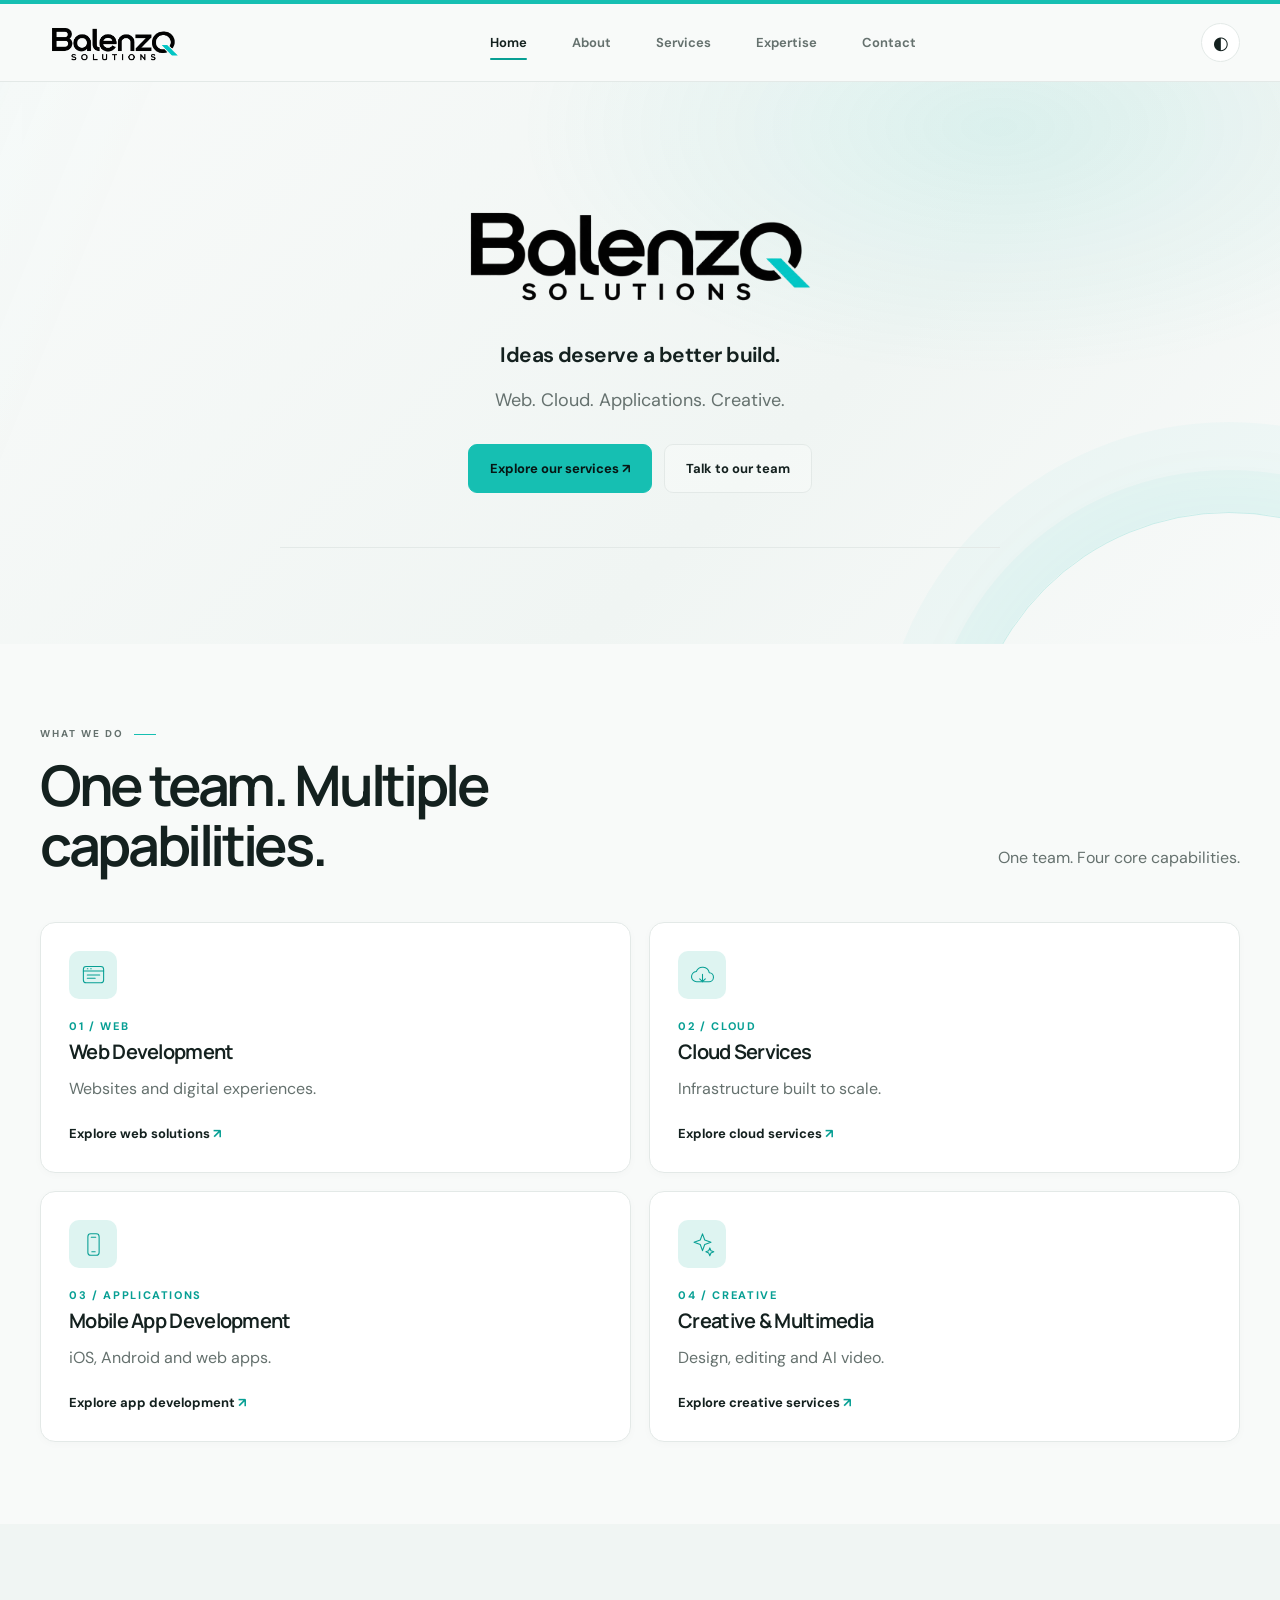
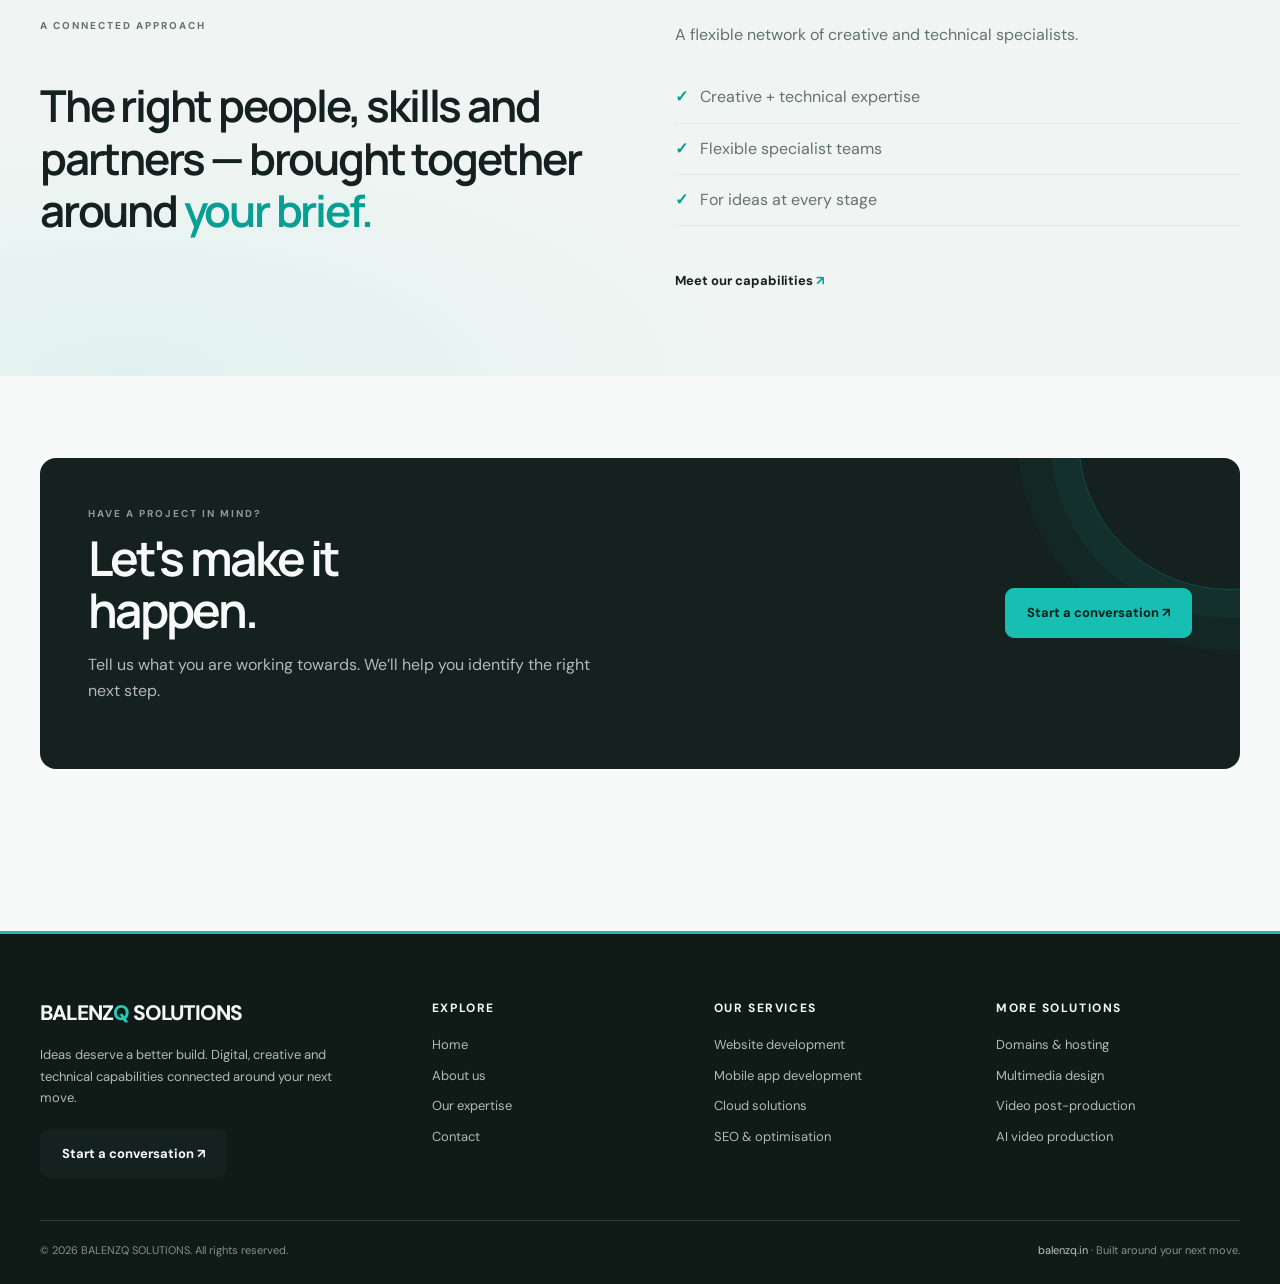
==== commit 9591e40d: "removed unwanted static website name - gowtham" ====
--- a/index.html
+++ b/index.html
@@ -10,4 +10,4 @@
 </div></div></section>
 <section class="section soft"><div class="wrap split"><div class="reveal"><div class="eyebrow">A CONNECTED APPROACH</div><p class="statement">The right people, skills and partners — brought together around <span>your brief.</span></p></div><div class="reveal"><p class="section-intro">A flexible network of creative and technical specialists.</p><ul class="ticks"><li>Creative + technical expertise</li><li>Flexible specialist teams</li><li>For ideas at every stage</li></ul><a class="arrow" href="expertise.html">Meet our capabilities</a></div></div></section>
 <section class="section"><div class="wrap"><div class="band reveal"><div><div class="eyebrow" style="color:#8f989f">HAVE A PROJECT IN MIND?</div><h2>Let's make it<br>happen.</h2><p>Tell us what you are working towards. We’ll help you identify the right next step.</p></div><a class="button" href="contact.html">Start a conversation ↗</a></div></div></section>
-</main><footer><div class="wrap"><div class="footer-grid"><div><div class="foot-brand">BALENZ<span>Q</span> SOLUTIONS</div><p class="footer-copy">Ideas deserve a better build. Digital, creative and technical capabilities connected around your next move.</p><a class="button" href="contact.html">Start a conversation ↗</a></div><div class="footer-col"><h4>Explore</h4><a href="index.html">Home</a><a href="about.html">About us</a><a href="expertise.html">Our expertise</a><a href="contact.html">Contact</a></div><div class="footer-col"><h4>Our services</h4><a href="services.html#web">Website development</a><a href="services.html#apps">Mobile app development</a><a href="services.html#cloud">Cloud solutions</a><a href="services.html#seo">SEO & optimisation</a></div><div class="footer-col"><h4>More solutions</h4><a href="services.html#domains">Domains & hosting</a><a href="services.html#creative">Multimedia design</a><a href="services.html#post">Video post-production</a><a href="services.html#ai">AI video production</a><p>Website: balenzq.in</p></div></div><div class="footer-bottom"><span>© 2026 BALENZQ SOLUTIONS. All rights reserved.</span><span><a href="index.html">balenzq.in</a> · Built around your next move.</span></div></div></footer><script src="script.js?v=3" defer></script></body></html>+</main><footer><div class="wrap"><div class="footer-grid"><div><div class="foot-brand">BALENZ<span>Q</span> SOLUTIONS</div><p class="footer-copy">Ideas deserve a better build. Digital, creative and technical capabilities connected around your next move.</p><a class="button" href="contact.html">Start a conversation ↗</a></div><div class="footer-col"><h4>Explore</h4><a href="index.html">Home</a><a href="about.html">About us</a><a href="expertise.html">Our expertise</a><a href="contact.html">Contact</a></div><div class="footer-col"><h4>Our services</h4><a href="services.html#web">Website development</a><a href="services.html#apps">Mobile app development</a><a href="services.html#cloud">Cloud solutions</a><a href="services.html#seo">SEO & optimisation</a></div><div class="footer-col"><h4>More solutions</h4><a href="services.html#domains">Domains & hosting</a><a href="services.html#creative">Multimedia design</a><a href="services.html#post">Video post-production</a><a href="services.html#ai">AI video production</a></div></div><div class="footer-bottom"><span>© 2026 BALENZQ SOLUTIONS. All rights reserved.</span><span><a href="index.html">balenzq.in</a> · Built around your next move.</span></div></div></footer><script src="script.js?v=3" defer></script></body></html>
